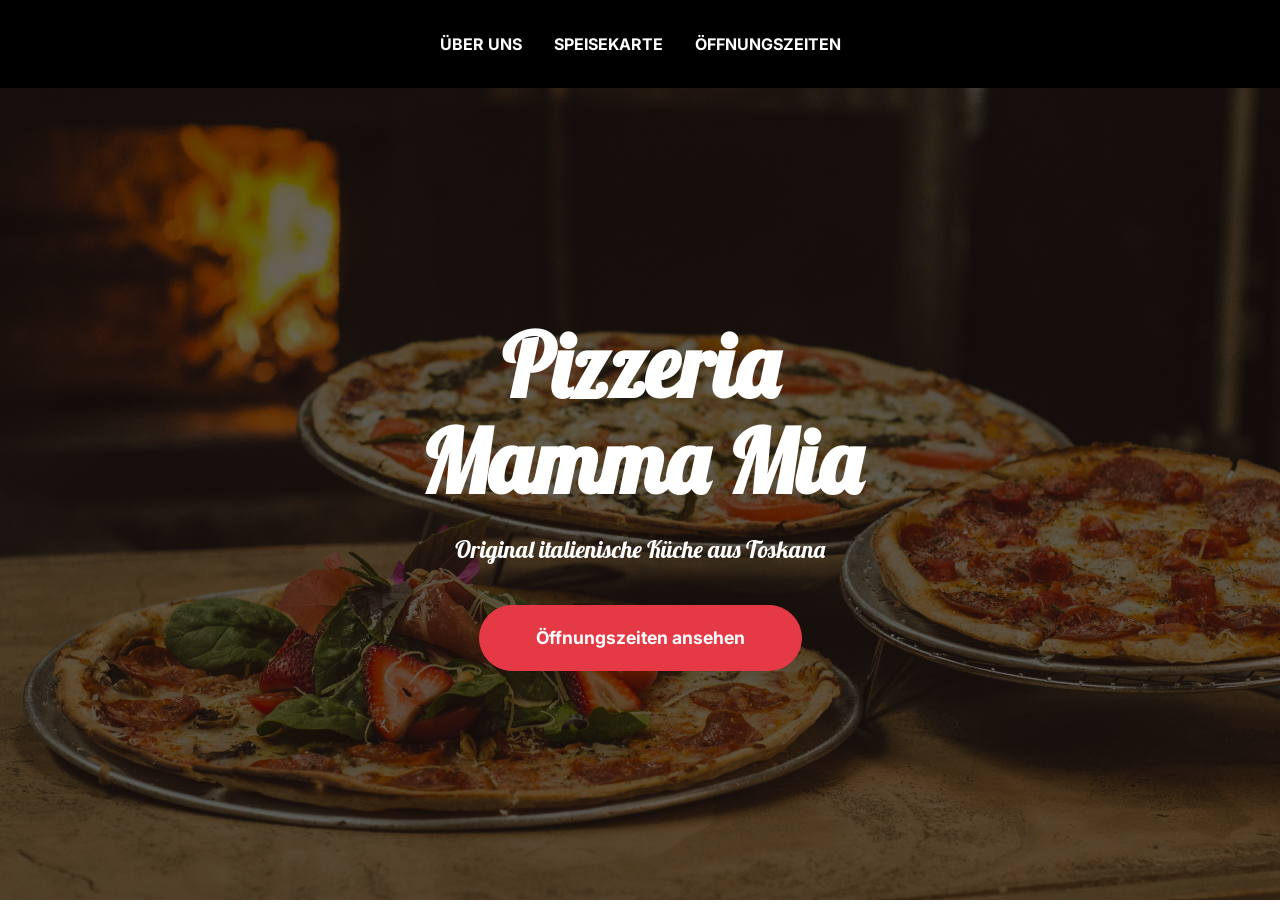
==== index.html @ 30641474 "media queries für (.nav angefügt (nicht fertig)" ====
<!doctype html>
<html lang="de">
  <head>
    <meta charset="UTF-8" />
    <meta name="viewport" content="width=device-width, initial-scale=1.0" />
    <link rel="stylesheet" href="Pizzeria.css" />
    <title>Pizzeria Mamma Mia</title>
  </head>
  <body>
    <div class="header">
      <section class="nav">
        <a href="#about" class="nav-items">Über Uns</a>
        <a href="#" class="nav-items">Speisekarte</a>
        <a href="#info" class="nav-items">Öffnungszeiten</a>
      </section>
      <section class="hero">
        <h1 class="title">
          Pizzeria <br />
          Mamma Mia
        </h1>
        <!-- placeholder for Font -->
        <p class="subtitle">Original italienische Küche aus Toskana</p>
        <!-- könnte evt. kleiner sein bei Lösung -->
        <a href="#" class="btn">Öffnungszeiten ansehen</a>
      </section>
    </div>
  </body>
</html>
---- Pizzeria.css ----
@import url("https://fonts.googleapis.com/css2?family=Inter:ital,opsz,wght@0,14..32,100..900;1,14..32,100..900&display=swap");
@import url("https://fonts.googleapis.com/css2?family=Inter:ital,opsz,wght@0,14..32,100..900;1,14..32,100..900&family=Lobster&display=swap");

* {
  margin: 0;
}

.header {
  height: 100vh;
  display: flex;
  flex-direction: column;
  align-
}

.hero {
  flex: 1;
  display: flex;

  box-sizing: border-box;
  flex-direction: column;
  justify-content: center;
  align-items: center;
  text-align: center;
  color: white;

  background:
    linear-gradient(rgba(0, 0, 0, 0.6), rgba(0, 0, 0, 0.6)), url("hero.jpg");
  background-size: cover;
  background-position: center;
  background-repeat: no-repeat;
}

.btn {
  padding: 2.5px 60px;
  background: #e63946;
  border: 1px solid#e63946;
  border-radius: 120px;
  color: white;
  cursor: pointer;
  font-weight: bold;
  margin-top: none;
  transition: all 0.3s ease-in-out;
  font-family: "Inter", sans-serif;
  font-size: 0.9rem;
  text-decoration: none;
}

.btn:hover {
  background: transparent;
  color: #d62828;
  border-color: #d62828;
}

.title {
  font-size: 3rem;
  margin-bottom: none;
  word-break: break-word;
}

.subtitle {
  margin-top: 1rem;
  margin-bottom: 2rem;
}

body {
  font-family: "Lobster", sans-serif;
  line-height: 3rem;
  margin: 0 0 1rem 0;
}

.nav {
  height: 5rem;
  width: 100%;
  display: flex;
  justify-content: center;
  align-items: center;
  gap: 4.5rem;
  padding: 1rem 0;
  z-index: 10;
  background-color: black;
  font-family: "inter", sans-serif;
  text-transform: uppercase;
}

.nav-items {
  color: white;
  text-decoration: none;
  font-weight: bold;
  font-size: 1rem;
  transition: all 0.3s ease-in-out;
}

.nav-items:hover {
  color: #d62828;
}

@media only screen and (min-width: 600px) {
  .title {
    font-size: 4rem;
    line-height: 4rem;
  }

.nav {
  height: 2rem;
  gap: 1rem;
}

  .subtitle {
    font-size: 1.5rem;
  }
  .btn {
    padding: 0.5rem 3.5rem;
    border-radius: 30;
    font-size: 1.1rem;
  }
}

@media only screen and (min-width: 1000px) {
  .title {
    font-size: 5.5rem;
    line-height: 6rem;
  }
  .nav {
    height: 3.5rem;
    gap: 2rem;
  }
}
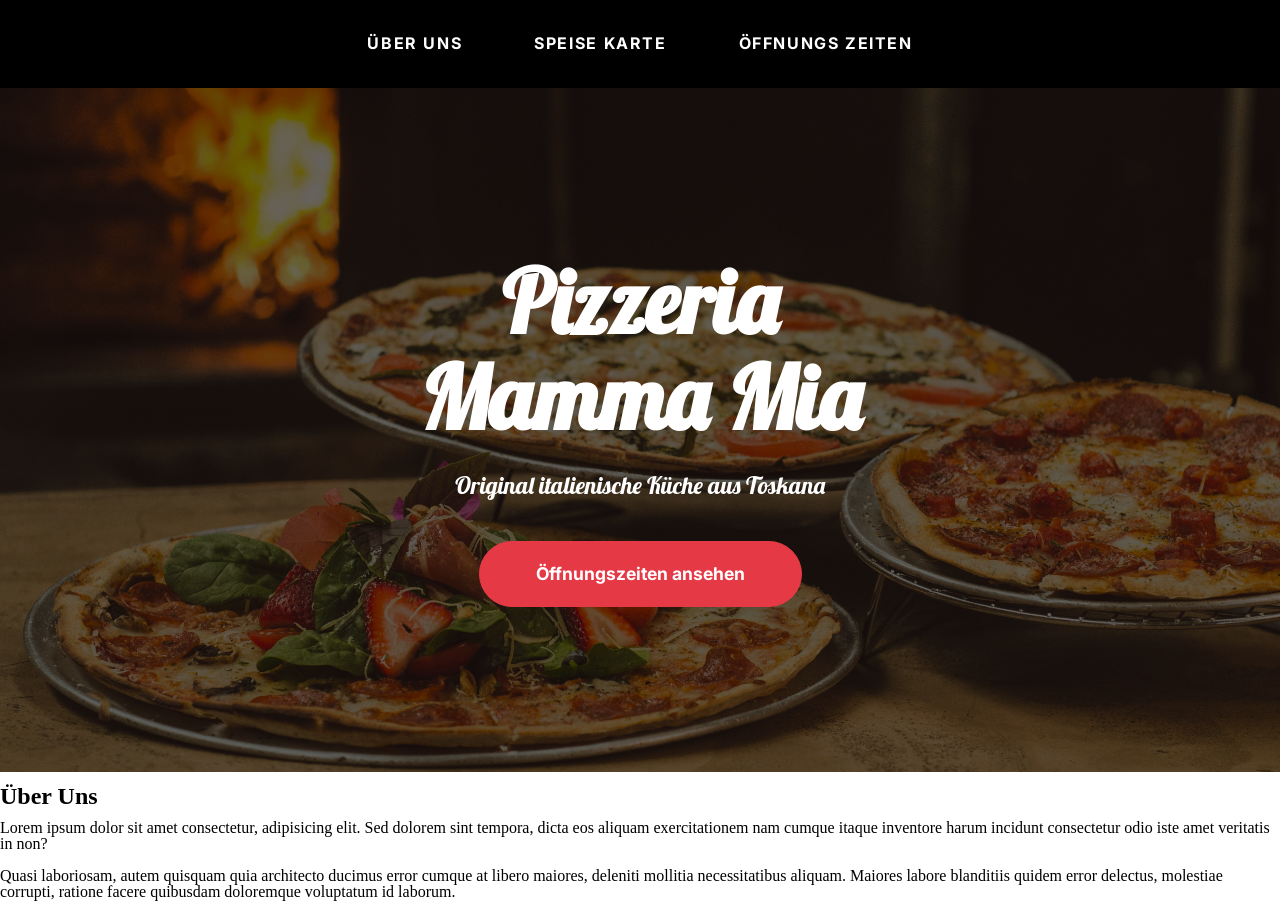
==== commit ea8e6fc4: "neue section gemacht (für Über uns) und ein paar veränderungen gemacht" ====
--- a/index.html
+++ b/index.html
@@ -10,8 +10,8 @@
     <div class="header">
       <section class="nav">
         <a href="#about" class="nav-items">Über Uns</a>
-        <a href="#" class="nav-items">Speisekarte</a>
-        <a href="#info" class="nav-items">Öffnungszeiten</a>
+        <a href="#" class="nav-items">Speise <wbr /> karte</a>
+        <a href="#info" class="nav-items">Öffnungs <wbr /> zeiten</a>
       </section>
       <section class="hero">
         <h1 class="title">
@@ -23,6 +23,20 @@
         <!-- könnte evt. kleiner sein bei Lösung -->
         <a href="#" class="btn">Öffnungszeiten ansehen</a>
       </section>
+      <section id="about" class="about">
+        <h2 class="heading">Über Uns</h2>
+        <p class="about-text">
+          Lorem ipsum dolor sit amet consectetur, adipisicing elit. Sed dolorem
+          sint tempora, dicta eos aliquam exercitationem nam cumque itaque
+          inventore harum incidunt consectetur odio iste amet veritatis in non?
+          <br />
+          <br />
+          Quasi laboriosam, autem quisquam quia architecto ducimus error cumque
+          at libero maiores, deleniti mollitia necessitatibus aliquam. Maiores
+          labore blanditiis quidem error delectus, molestiae corrupti, ratione
+          facere quibusdam doloremque voluptatum id laborum.
+        </p>
+      </section>
     </div>
   </body>
 </html>
--- a/Pizzeria.css
+++ b/Pizzeria.css
@@ -1,5 +1,6 @@
 @import url("https://fonts.googleapis.com/css2?family=Inter:ital,opsz,wght@0,14..32,100..900;1,14..32,100..900&display=swap");
 @import url("https://fonts.googleapis.com/css2?family=Inter:ital,opsz,wght@0,14..32,100..900;1,14..32,100..900&family=Lobster&display=swap");
+@import url("https://fonts.googleapis.com/css2?family=Pacifico&display=swap");
 
 * {
   margin: 0;
@@ -9,7 +10,6 @@
   height: 100vh;
   display: flex;
   flex-direction: column;
-  align-
 }
 
 .hero {
@@ -22,6 +22,7 @@
   align-items: center;
   text-align: center;
   color: white;
+  font-family: "Lobster", sans-serif;
 
   background:
     linear-gradient(rgba(0, 0, 0, 0.6), rgba(0, 0, 0, 0.6)), url("hero.jpg");
@@ -38,7 +39,7 @@
   color: white;
   cursor: pointer;
   font-weight: bold;
-  margin-top: none;
+  margin-top: 0;
   transition: all 0.3s ease-in-out;
   font-family: "Inter", sans-serif;
   font-size: 0.9rem;
@@ -53,8 +54,7 @@
 
 .title {
   font-size: 3rem;
-  margin-bottom: none;
-  word-break: break-word;
+  margin-bottom: 0;
 }
 
 .subtitle {
@@ -63,7 +63,6 @@
 }
 
 body {
-  font-family: "Lobster", sans-serif;
   line-height: 3rem;
   margin: 0 0 1rem 0;
 }
@@ -80,6 +79,8 @@
   background-color: black;
   font-family: "inter", sans-serif;
   text-transform: uppercase;
+  font-size: 0.8rem;
+  line-height: 1.2rem;
 }
 
 .nav-items {
@@ -88,10 +89,15 @@
   font-weight: bold;
   font-size: 1rem;
   transition: all 0.3s ease-in-out;
+  letter-spacing: 0.1rem;
 }
 
 .nav-items:hover {
   color: #d62828;
+}
+
+.about-text {
+  line-height: 1rem;
 }
 
 @media only screen and (min-width: 600px) {
@@ -100,10 +106,9 @@
     line-height: 4rem;
   }
 
-.nav {
-  height: 2rem;
-  gap: 1rem;
-}
+  .nav {
+    height: 2rem;
+  }
 
   .subtitle {
     font-size: 1.5rem;
@@ -122,6 +127,5 @@
   }
   .nav {
     height: 3.5rem;
-    gap: 2rem;
   }
 }
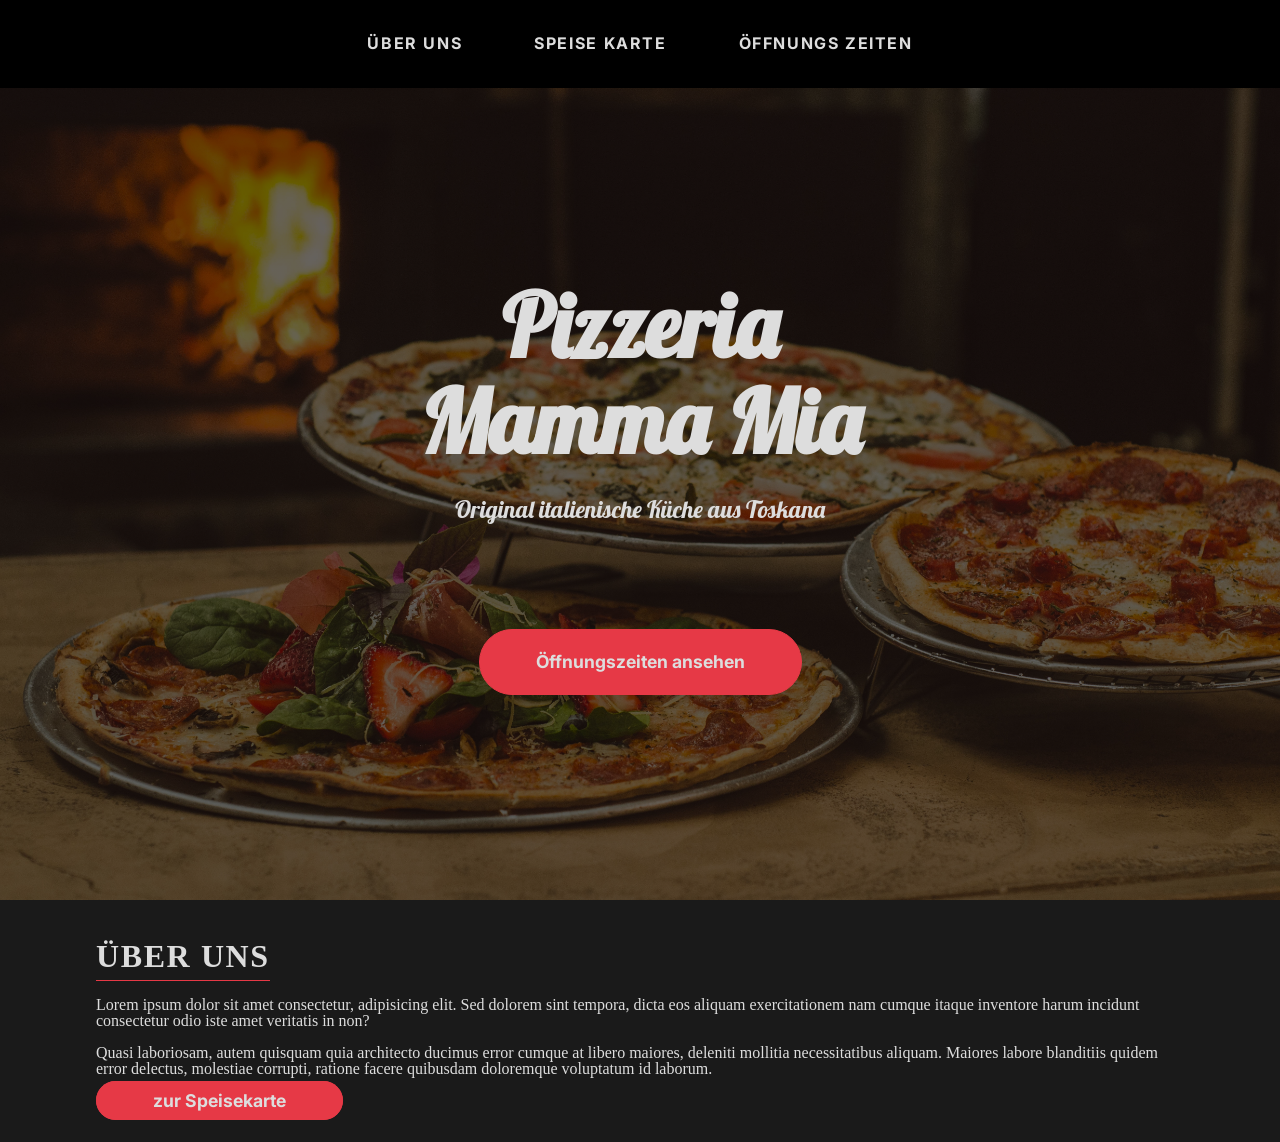
==== commit bf30ec4c: "neuer div in section about action hinzugef. und lorem60 hinzugef." ====
--- a/index.html
+++ b/index.html
@@ -8,34 +8,41 @@
   </head>
   <body>
     <div class="header">
-      <section class="nav">
-        <a href="#about" class="nav-items">Über Uns</a>
-        <a href="#" class="nav-items">Speise <wbr /> karte</a>
-        <a href="#info" class="nav-items">Öffnungs <wbr /> zeiten</a>
-      </section>
-      <section class="hero">
-        <h1 class="title">
-          Pizzeria <br />
-          Mamma Mia
-        </h1>
-        <!-- placeholder for Font -->
-        <p class="subtitle">Original italienische Küche aus Toskana</p>
-        <!-- könnte evt. kleiner sein bei Lösung -->
-        <a href="#" class="btn">Öffnungszeiten ansehen</a>
-      </section>
-      <section id="about" class="about">
-        <h2 class="heading">Über Uns</h2>
-        <p class="about-text">
-          Lorem ipsum dolor sit amet consectetur, adipisicing elit. Sed dolorem
-          sint tempora, dicta eos aliquam exercitationem nam cumque itaque
-          inventore harum incidunt consectetur odio iste amet veritatis in non?
-          <br />
-          <br />
-          Quasi laboriosam, autem quisquam quia architecto ducimus error cumque
-          at libero maiores, deleniti mollitia necessitatibus aliquam. Maiores
-          labore blanditiis quidem error delectus, molestiae corrupti, ratione
-          facere quibusdam doloremque voluptatum id laborum.
-        </p>
+      <div class="hero-wrapper">
+        <section class="nav">
+          <a href="#about" class="nav-items">Über Uns</a>
+          <a href="#" class="nav-items">Speise <wbr /> karte</a>
+          <a href="#info" class="nav-items">Öffnungs <wbr /> zeiten</a>
+        </section>
+
+        <section class="hero">
+          <h1 class="title">
+            Pizzeria <br />
+            Mamma Mia
+          </h1>
+          <p class="subtitle">Original italienische Küche aus Toskana</p>
+          <a href="#" class="hero-action btn">Öffnungszeiten ansehen</a>
+        </section>
+      </div>
+
+      <section id="about" class="about container">
+        <div class="about-content">
+          <h2 class="heading">Über Uns</h2>
+          <p class="about-text">
+            Lorem ipsum dolor sit amet consectetur, adipisicing elit. Sed
+            dolorem sint tempora, dicta eos aliquam exercitationem nam cumque
+            itaque inventore harum incidunt consectetur odio iste amet veritatis
+            in non?
+            <br />
+            <br />
+            Quasi laboriosam, autem quisquam quia architecto ducimus error
+            cumque at libero maiores, deleniti mollitia necessitatibus aliquam.
+            Maiores labore blanditiis quidem error delectus, molestiae corrupti,
+            ratione facere quibusdam doloremque voluptatum id laborum.
+          </p>
+          <a href="" class="about-action btn">zur Speisekarte</a>
+        </div>
+        <div class="about-images"></div>
       </section>
     </div>
   </body>
--- a/Pizzeria.css
+++ b/Pizzeria.css
@@ -6,7 +6,18 @@
   margin: 0;
 }
 
+:root {
+  --primary-color: #e63946;
+  --secondary-color: #d62828;
+  --text-color: #ddd;
+}
+
 .header {
+  display: flex;
+  flex-direction: column;
+}
+
+.hero-wrapper {
   height: 100vh;
   display: flex;
   flex-direction: column;
@@ -21,7 +32,7 @@
   justify-content: center;
   align-items: center;
   text-align: center;
-  color: white;
+  color: var(--text-color);
   font-family: "Lobster", sans-serif;
 
   background:
@@ -31,15 +42,24 @@
   background-repeat: no-repeat;
 }
 
+.container {
+  max-width: 85%;
+  margin: 0 auto;
+}
+
+.hero-action {
+  margin-top: 4rem;
+  margin-bottom: 1rem;
+}
+
 .btn {
   padding: 2.5px 60px;
-  background: #e63946;
-  border: 1px solid#e63946;
+  background: var(--primary-color);
+  border: 1px solid var(--primary-color);
   border-radius: 120px;
-  color: white;
+  color: var(--text-color);
   cursor: pointer;
   font-weight: bold;
-  margin-top: 0;
   transition: all 0.3s ease-in-out;
   font-family: "Inter", sans-serif;
   font-size: 0.9rem;
@@ -48,8 +68,8 @@
 
 .btn:hover {
   background: transparent;
-  color: #d62828;
-  border-color: #d62828;
+  color: var(--secondary-color);
+  border-color: var(--secondary-color);
 }
 
 .title {
@@ -65,6 +85,8 @@
 body {
   line-height: 3rem;
   margin: 0 0 1rem 0;
+  background-color: #1a1a1a;
+  scroll-behavior: smooth;
 }
 
 .nav {
@@ -84,7 +106,7 @@
 }
 
 .nav-items {
-  color: white;
+  color: var(--text-color);
   text-decoration: none;
   font-weight: bold;
   font-size: 1rem;
@@ -93,13 +115,23 @@
 }
 
 .nav-items:hover {
-  color: #d62828;
+  color: var(--secondary-color);
+}
+
+.heading {
+  margin: 2rem 0 1rem 0;
+  width: fit-content;
+  text-transform: uppercase;
+  letter-spacing: 0.1rem;
+  color: var(--text-color);
+  border-bottom: 1px solid var(--primary-color);
 }
 
 .about-text {
   line-height: 1rem;
+  font-size: 0.9rem;
+  color: var(--text-color);
 }
-
 @media only screen and (min-width: 600px) {
   .title {
     font-size: 4rem;
@@ -118,6 +150,10 @@
     border-radius: 30;
     font-size: 1.1rem;
   }
+
+  .about-text {
+    font-size: 1rem;
+  }
 }
 
 @media only screen and (min-width: 1000px) {
@@ -128,4 +164,14 @@
   .nav {
     height: 3.5rem;
   }
+
+  .heading {
+    font-size: 2rem;
+  }
 }
+
+@media only screen and (min-width: 1400px) {
+  .container {
+    max-width: 1200px;
+  }
+}
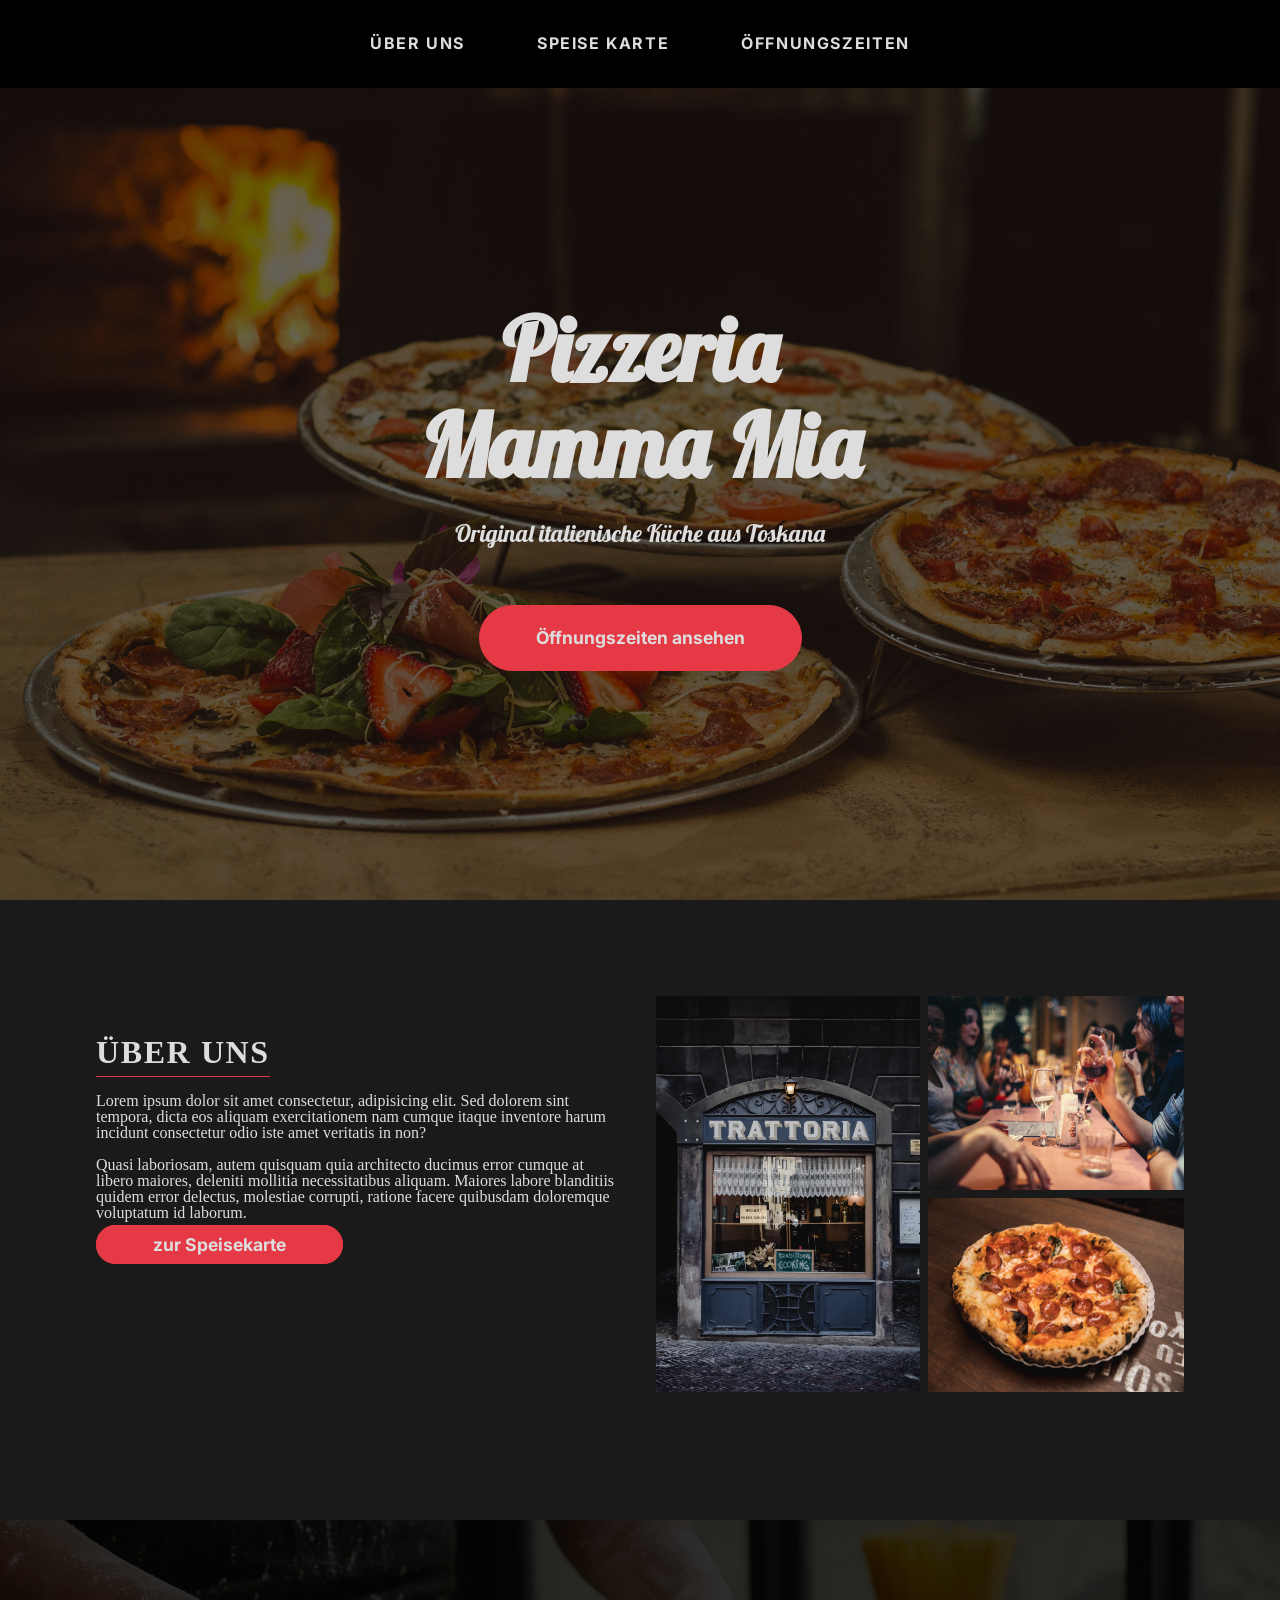
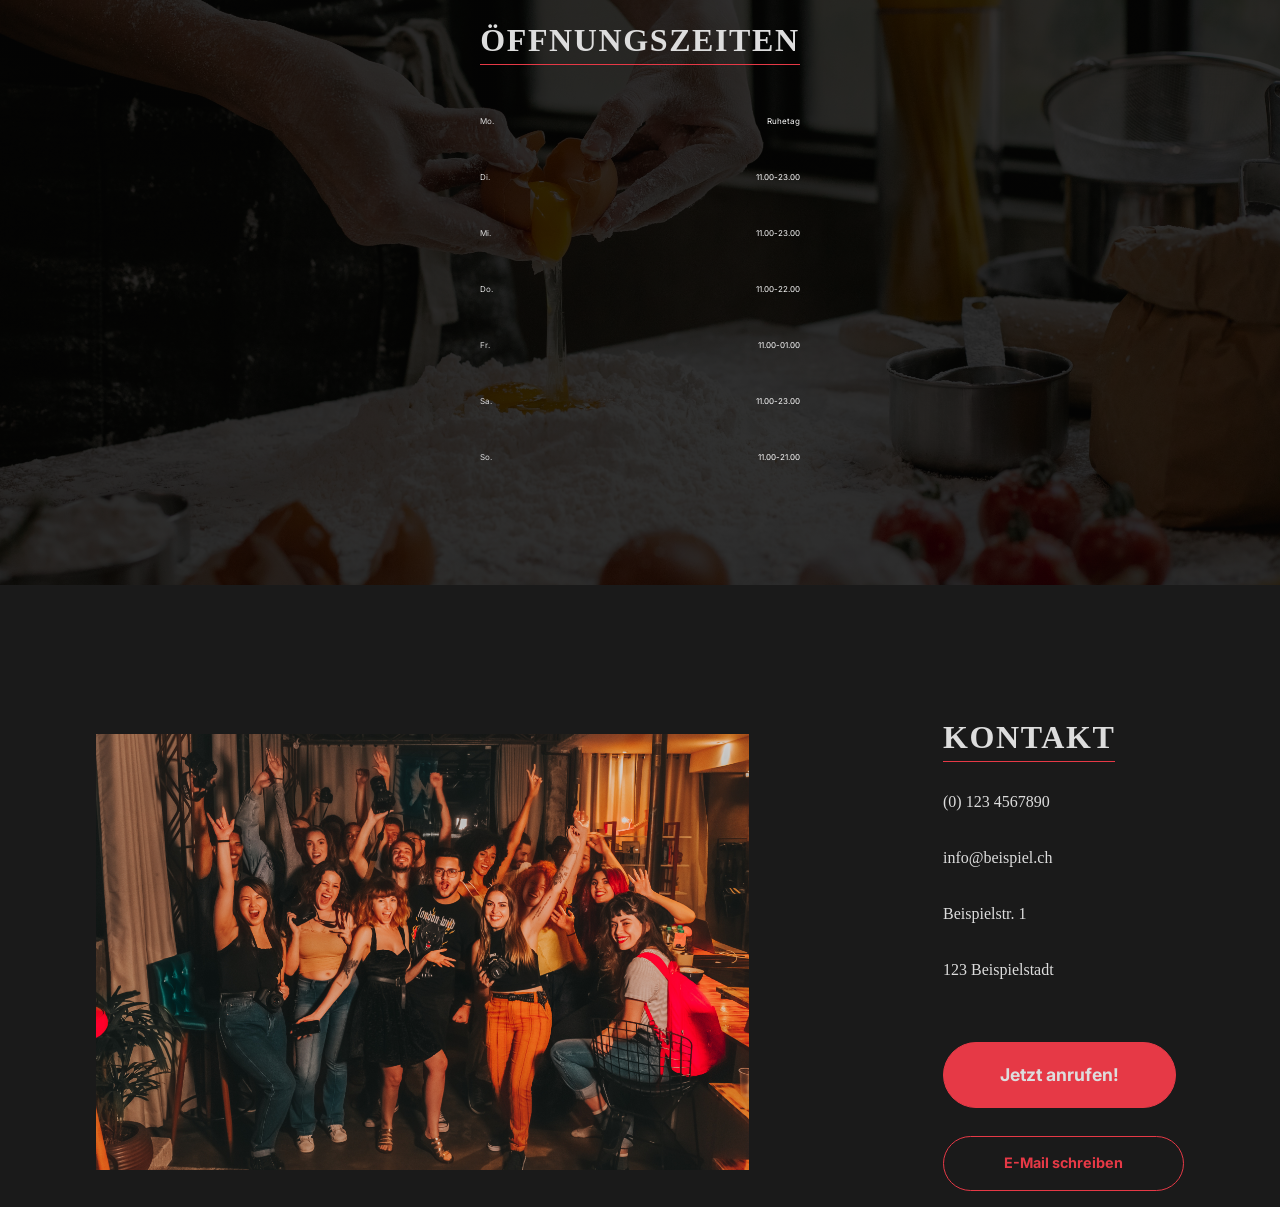
==== commit a830229a: "Die Arbeitszeiten section gemacht und die kontakt auch fast fertig, Styling probleme..." ====
--- a/index.html
+++ b/index.html
@@ -12,7 +12,7 @@
         <section class="nav">
           <a href="#about" class="nav-items">Über Uns</a>
           <a href="#" class="nav-items">Speise <wbr /> karte</a>
-          <a href="#info" class="nav-items">Öffnungs <wbr /> zeiten</a>
+          <a href="#info" class="nav-items">Öffnungs<wbr />zeiten</a>
         </section>
 
         <section class="hero">
@@ -42,8 +42,83 @@
           </p>
           <a href="" class="about-action btn">zur Speisekarte</a>
         </div>
-        <div class="about-images"></div>
+        <div class="about-images">
+          <img
+            src="Bilder/Toskanatüre.jpg"
+            alt="Toskanatüre"
+            class="about-image about-image-large"
+          />
+          <div class="about-images-small">
+            <img
+              src="Bilder/Toskanaresti.jpg"
+              alt="Restaurantplausch"
+              class="about-image"
+            />
+            <img
+              src="Bilder/Toskanapizza.jpg"
+              alt="Pizza aus Ofen"
+              class="about-image"
+            />
+          </div>
+        </div>
       </section>
+      <section id="info" class="info-wrapper">
+        <div class="info container">
+          <h2 class="heading">Öffnungszeiten</h2>
+          <div class="hours">
+            <p class="hours-entry">
+              <span class="days">Mo.</span> <span class="time">Ruhetag</span>
+            </p>
+            <p class="hours-entry">
+              <span class="days">Di.</span>
+              <span class="time">11.00-23.00</span>
+            </p>
+            <p class="hours-entry">
+              <span class="days">Mi.</span>
+              <span class="time">11.00-23.00</span>
+            </p>
+            <p class="hours-entry">
+              <span class="days">Do.</span>
+              <span class="time">11.00-22.00</span>
+            </p>
+            <p class="hours-entry">
+              <span class="days">Fr.</span>
+              <span class="time">11.00-01.00</span>
+            </p>
+            <p class="hours-entry">
+              <span class="days">Sa.</span>
+              <span class="time">11.00-23.00</span>
+            </p>
+            <p class="hours-entry">
+              <span class="days">So.</span>
+              <span class="time">11.00-21.00</span>
+            </p>
+          </div>
+        </div>
+      </section>
+      <section class="contact container">
+        <div class="contact-content">
+          <img
+            src="Bilder/contact.jpg"
+            alt="Herzlich Willkommen Mamma Mia"
+            class="contact-image"
+          />
+          <div class="contact-details">
+            <h2 class="heading">Kontakt</h2>
+            <p class="contact-detail">(0) 123 4567890</p>
+            <p class="contact-detail">info@beispiel.ch</p>
+            <p class="contact-detail">Beispielstr. 1</p>
+            <p class="contact-detail">123 Beispielstadt</p>
+            <div class="contact-actions">
+              <a href="tel:078 237 61 91" class="btn">Jetzt anrufen!</a>
+              <a href="mailto:mauro.jakic@icloud.com" class="button-inverted"
+                >E-Mail schreiben</a
+              >
+            </div>
+          </div>
+        </div>
+      </section>
+      <div class="platzhalter"></div>
     </div>
   </body>
 </html>
--- a/Pizzeria.css
+++ b/Pizzeria.css
@@ -36,7 +36,8 @@
   font-family: "Lobster", sans-serif;
 
   background:
-    linear-gradient(rgba(0, 0, 0, 0.6), rgba(0, 0, 0, 0.6)), url("hero.jpg");
+    linear-gradient(rgba(0, 0, 0, 0.6), rgba(0, 0, 0, 0.6)),
+    url("Bilder/hero.jpg");
   background-size: cover;
   background-position: center;
   background-repeat: no-repeat;
@@ -52,7 +53,9 @@
   margin-bottom: 1rem;
 }
 
-.btn {
+.btn,
+.button-inverted {
+  width: fit-content;
   padding: 2.5px 60px;
   background: var(--primary-color);
   border: 1px solid var(--primary-color);
@@ -64,12 +67,24 @@
   font-family: "Inter", sans-serif;
   font-size: 0.9rem;
   text-decoration: none;
+  box-sizing: border-box;
+  margin-top: 1rem;
+}
+
+.button-inverted {
+  background-color: transparent;
+  color: var(--primary-color);
 }
 
 .btn:hover {
   background: transparent;
   color: var(--secondary-color);
   border-color: var(--secondary-color);
+}
+
+.button-inverted:hover {
+  background-color: var(--secondary-color);
+  color: #fff;
 }
 
 .title {
@@ -127,11 +142,103 @@
   border-bottom: 1px solid var(--primary-color);
 }
 
+.about {
+  display: grid;
+  gap: 2rem;
+}
+
 .about-text {
   line-height: 1rem;
   font-size: 0.9rem;
   color: var(--text-color);
 }
+
+.about-images {
+  width: 100%;
+  display: flex;
+  gap: 0.5rem;
+}
+
+.about-image {
+  width: 100%;
+  height: 100%;
+}
+
+.about-image-large {
+  min-width: 50%;
+}
+
+.about-images-small {
+  display: flex;
+  flex-direction: column;
+  gap: 0.5rem;
+}
+
+.info-wrapper {
+  margin: 3rem 0;
+  padding: 2rem 0;
+  background:
+    linear-gradient(rgba(0, 0, 0, 0.8), rgba(0, 0, 0, 0.8)),
+    url(Bilder/oeffnungszeiten.jpg);
+  background-position: center;
+  background-size: cover;
+  background-repeat: no-repeat;
+}
+
+.hours {
+  display: flex;
+  flex-direction: column;
+  align-items: center;
+  justify-content: center;
+  width: 100%;
+  margin-top: 1rem;
+}
+
+.info .heading {
+  margin: 0 auto;
+}
+
+.hours-entry {
+  display: flex;
+  justify-content: space-between;
+  width: 15rem;
+}
+
+.days {
+  color: var(--text-color);
+  font-family: "inter", sans-serif;
+}
+
+.time {
+  color: white;
+  font-family: "inter", sans-serif;
+}
+
+.contact-content {
+  display: flex;
+  flex-direction: column;
+}
+
+.contact .heading {
+  margin-top: 0;
+}
+
+.contact-detail {
+  margin-top: 0.5rem;
+  color: var(--text-color);
+}
+
+.contact-actions {
+  margin-top: 2rem;
+  display: flex;
+  flex-direction: column;
+  gap: 0.75rem;
+}
+
+.contact-image {
+  width: 100%;
+}
+
 @media only screen and (min-width: 600px) {
   .title {
     font-size: 4rem;
@@ -154,6 +261,16 @@
   .about-text {
     font-size: 1rem;
   }
+
+  .contact-content {
+    flex-direction: row;
+    align-items: center;
+    justify-content: space-between;
+  }
+
+  .contact-image {
+    width: 60%;
+  }
 }
 
 @media only screen and (min-width: 1000px) {
@@ -168,10 +285,34 @@
   .heading {
     font-size: 2rem;
   }
+
+  .about {
+    grid-template-columns: 1fr 1fr;
+    margin-top: 6rem;
+  }
+
+  .info-wrapper {
+    margin: 8rem 0;
+    padding: 6rem 0;
+  }
+
+  .hours {
+    margin-top: 2rem;
+  }
+
+  .hours-entry {
+    width: 20rem;
+    font-size: 0.5rem;
+    margin-bottom: 0.5rem;
+  }
 }
 
 @media only screen and (min-width: 1400px) {
   .container {
     max-width: 1200px;
   }
-}
+
+  .hours-entry {
+    font-size: large;
+  }
+}
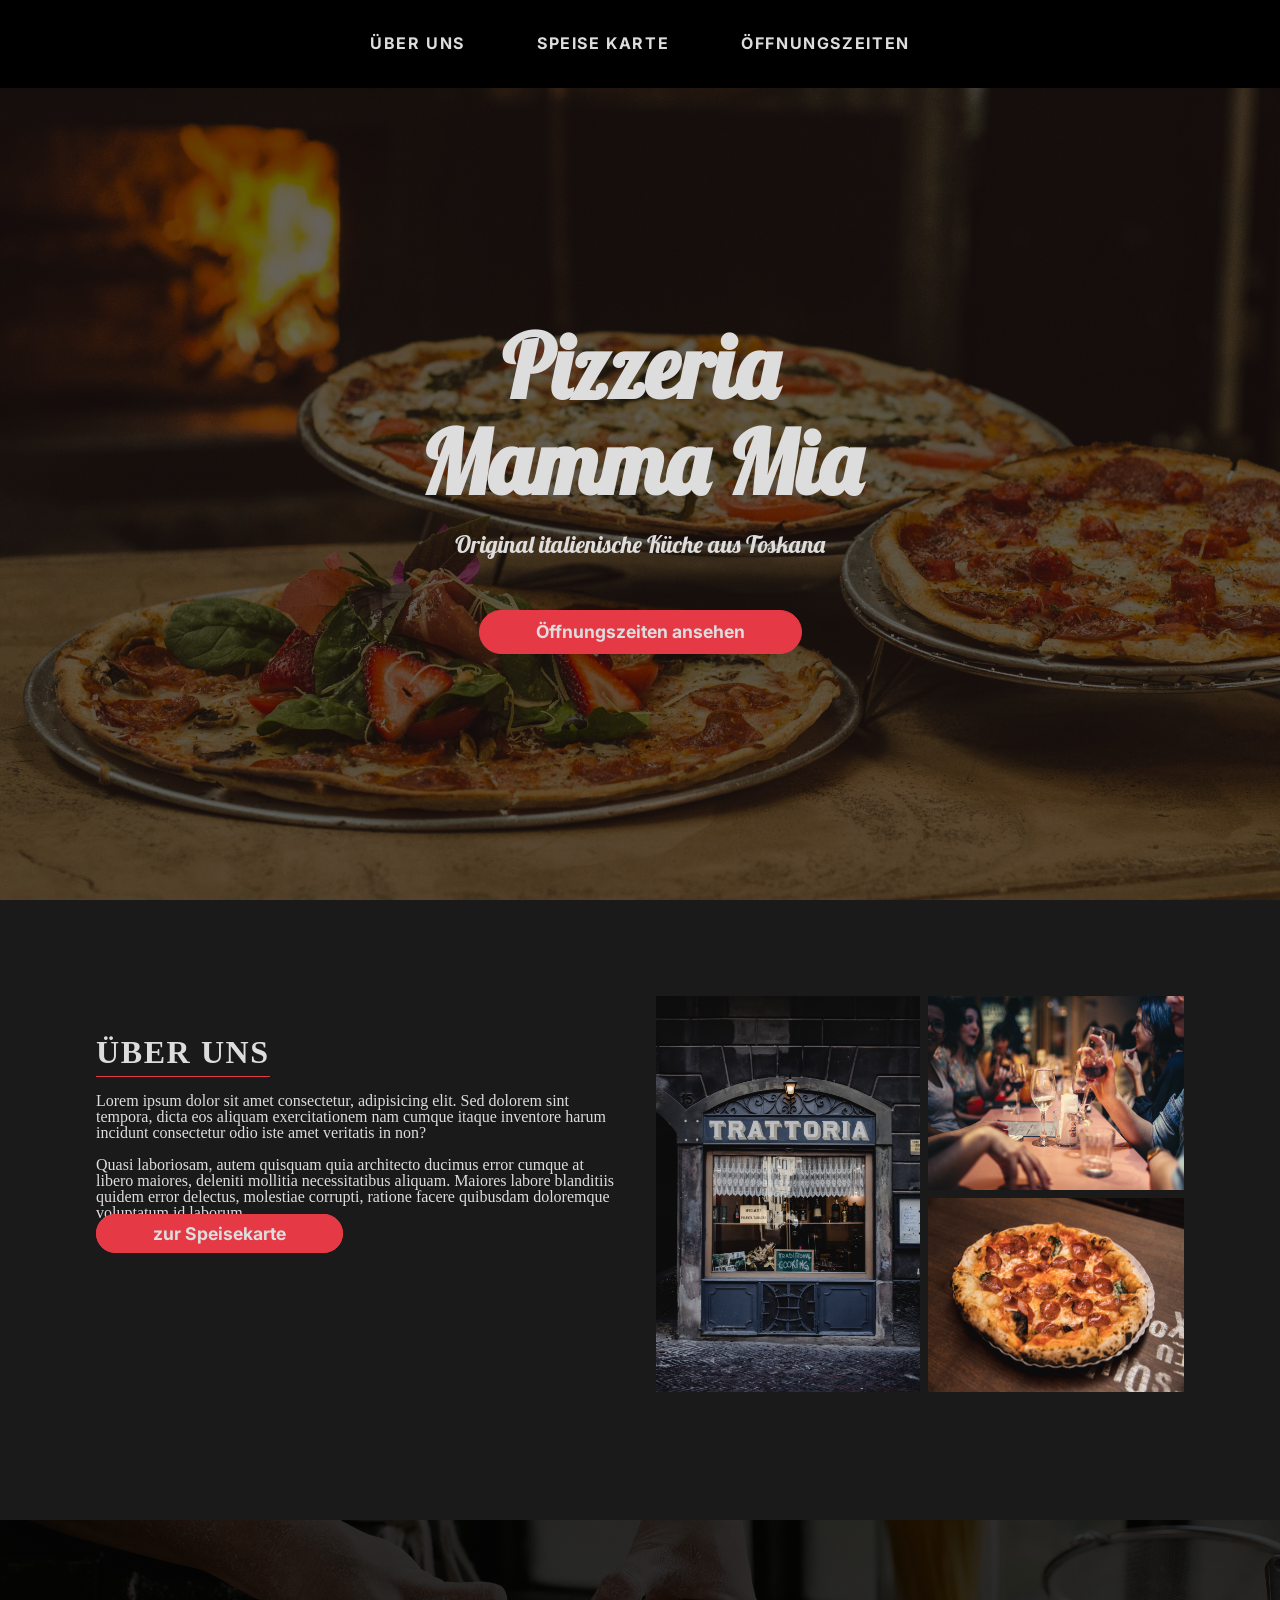
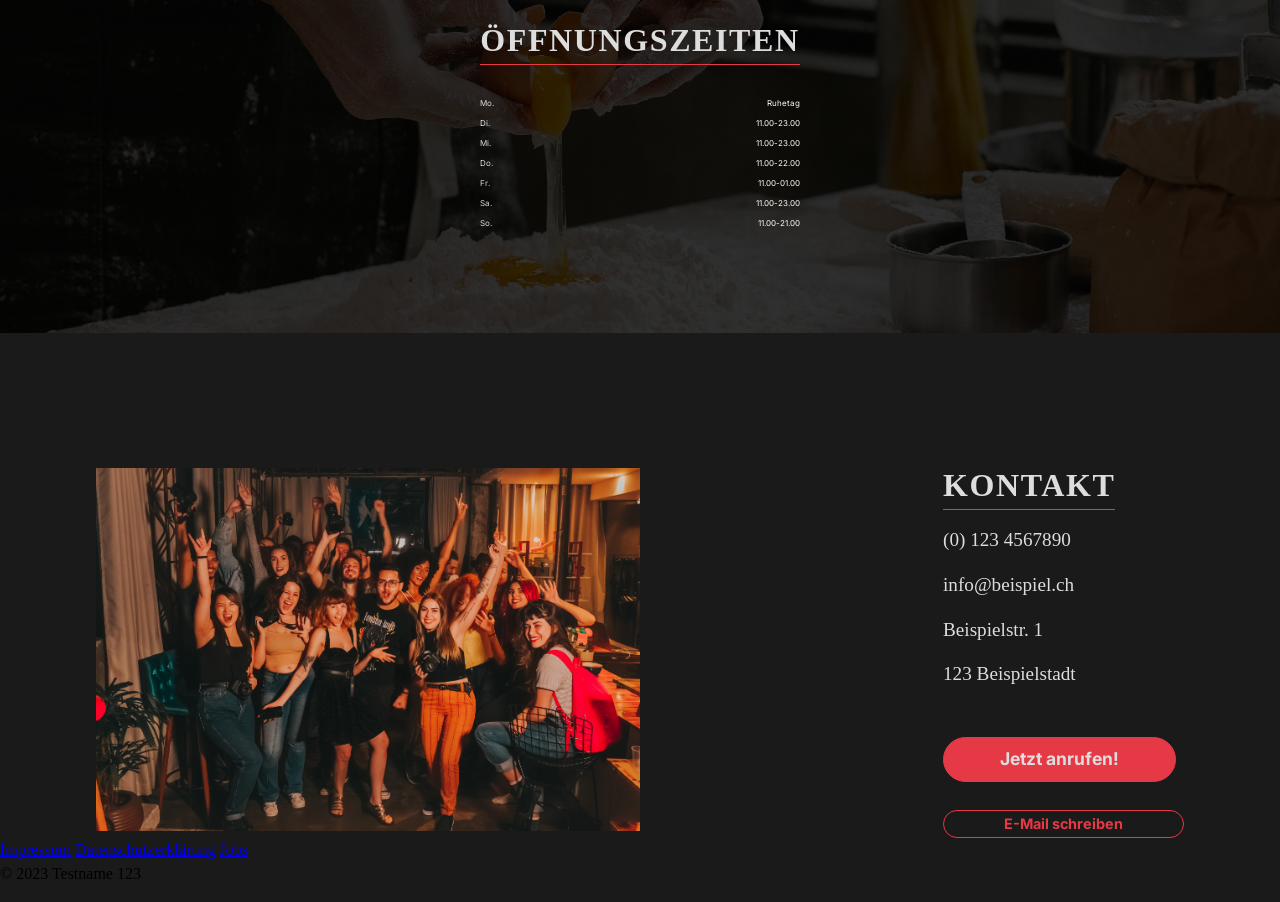
==== commit 1585412c: "1 teil des footers, a elemente + copyright zeichen" ====
--- a/index.html
+++ b/index.html
@@ -120,5 +120,13 @@
       </section>
       <div class="platzhalter"></div>
     </div>
+    <footer class="footer">
+      <div class="footer-links">
+        <a href="#" class="footer-item">Impressum</a>
+        <a href="#" class="footer-item">Datenschutzerklärung</a>
+        <a href="#" class="footer-item">Jobs</a>
+      </div>
+      <p class="footer-copyright">&copy; 2023 Testname 123</p>
+    </footer>
   </body>
 </html>
--- a/Pizzeria.css
+++ b/Pizzeria.css
@@ -98,7 +98,7 @@
 }
 
 body {
-  line-height: 3rem;
+  line-height: 1.5;
   margin: 0 0 1rem 0;
   background-color: #1a1a1a;
   scroll-behavior: smooth;
@@ -305,6 +305,19 @@
     font-size: 0.5rem;
     margin-bottom: 0.5rem;
   }
+
+  .contact-heading {
+    margin-bottom: 2rem;
+  }
+
+  .contact-detail {
+    margin-top: 1rem;
+    font-size: 1.2rem;
+  }
+
+  .contact-image {
+    width: 50%;
+  }
 }
 
 @media only screen and (min-width: 1400px) {
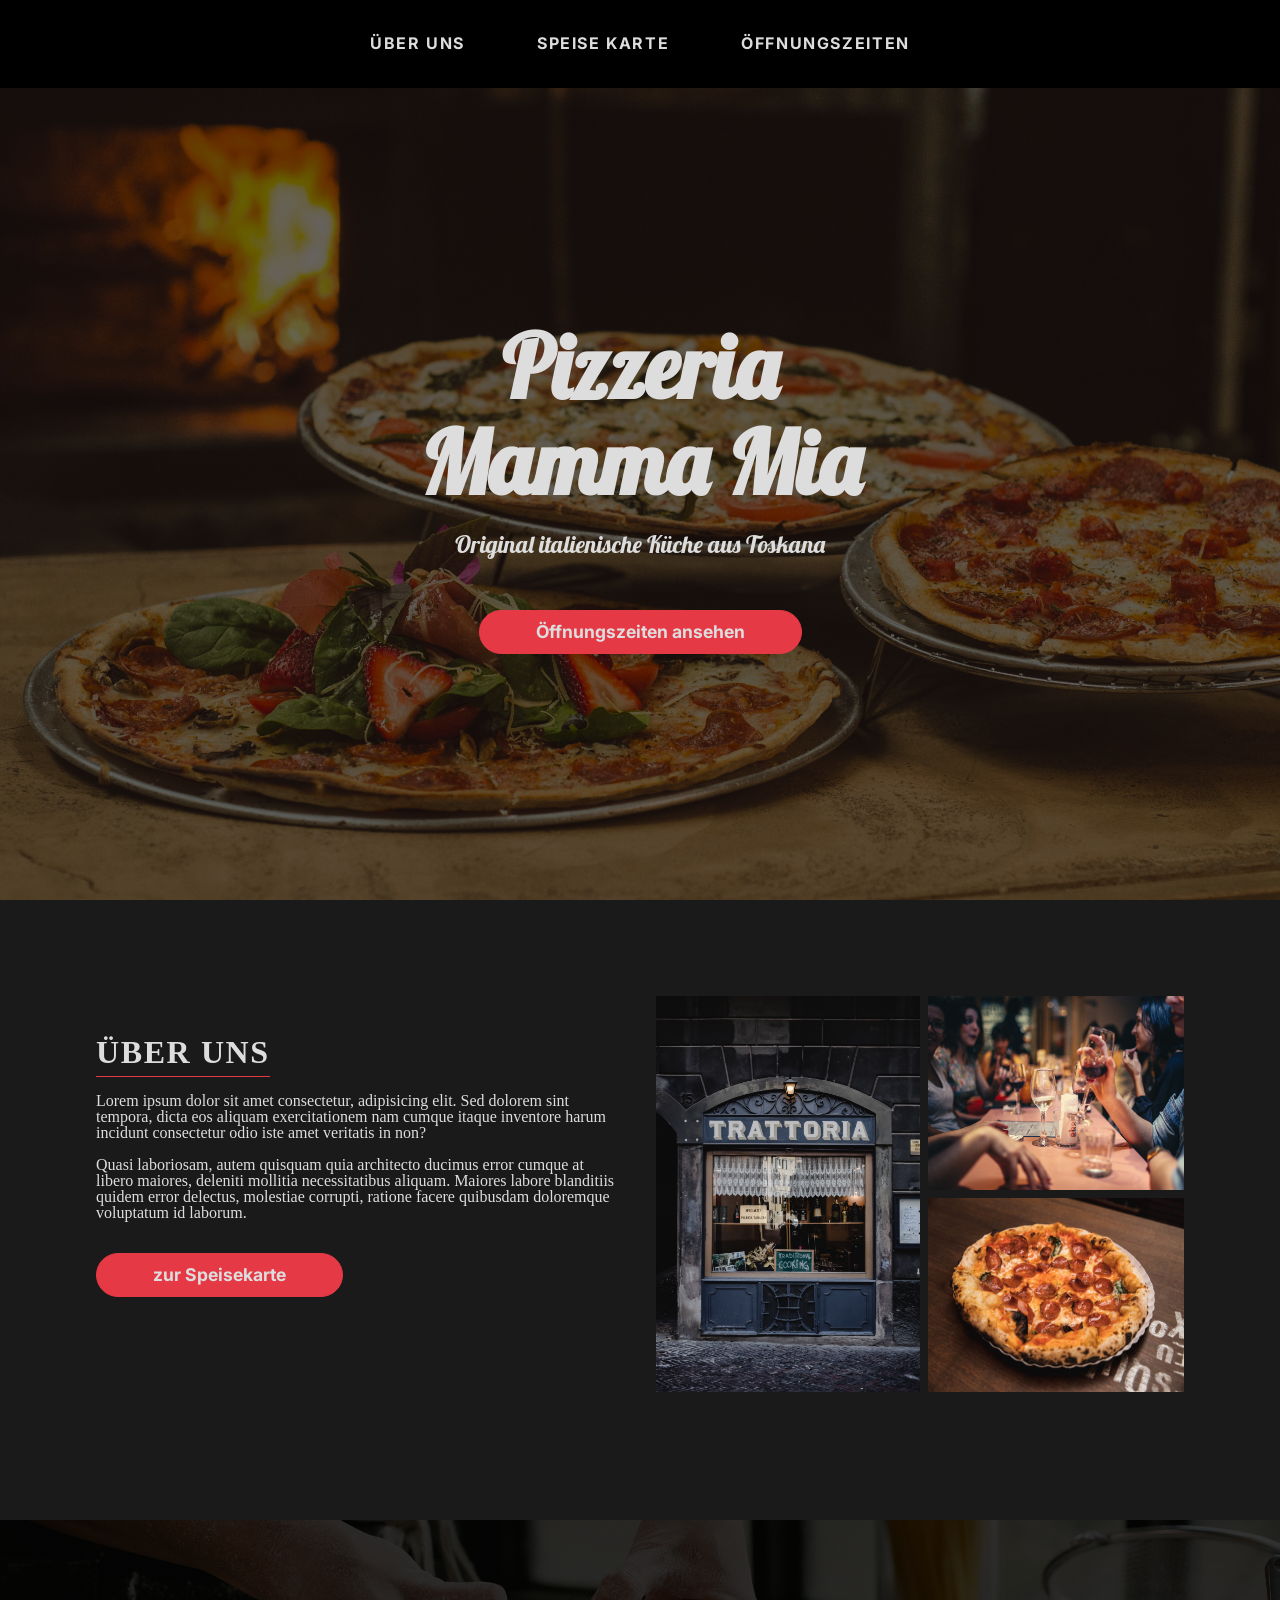
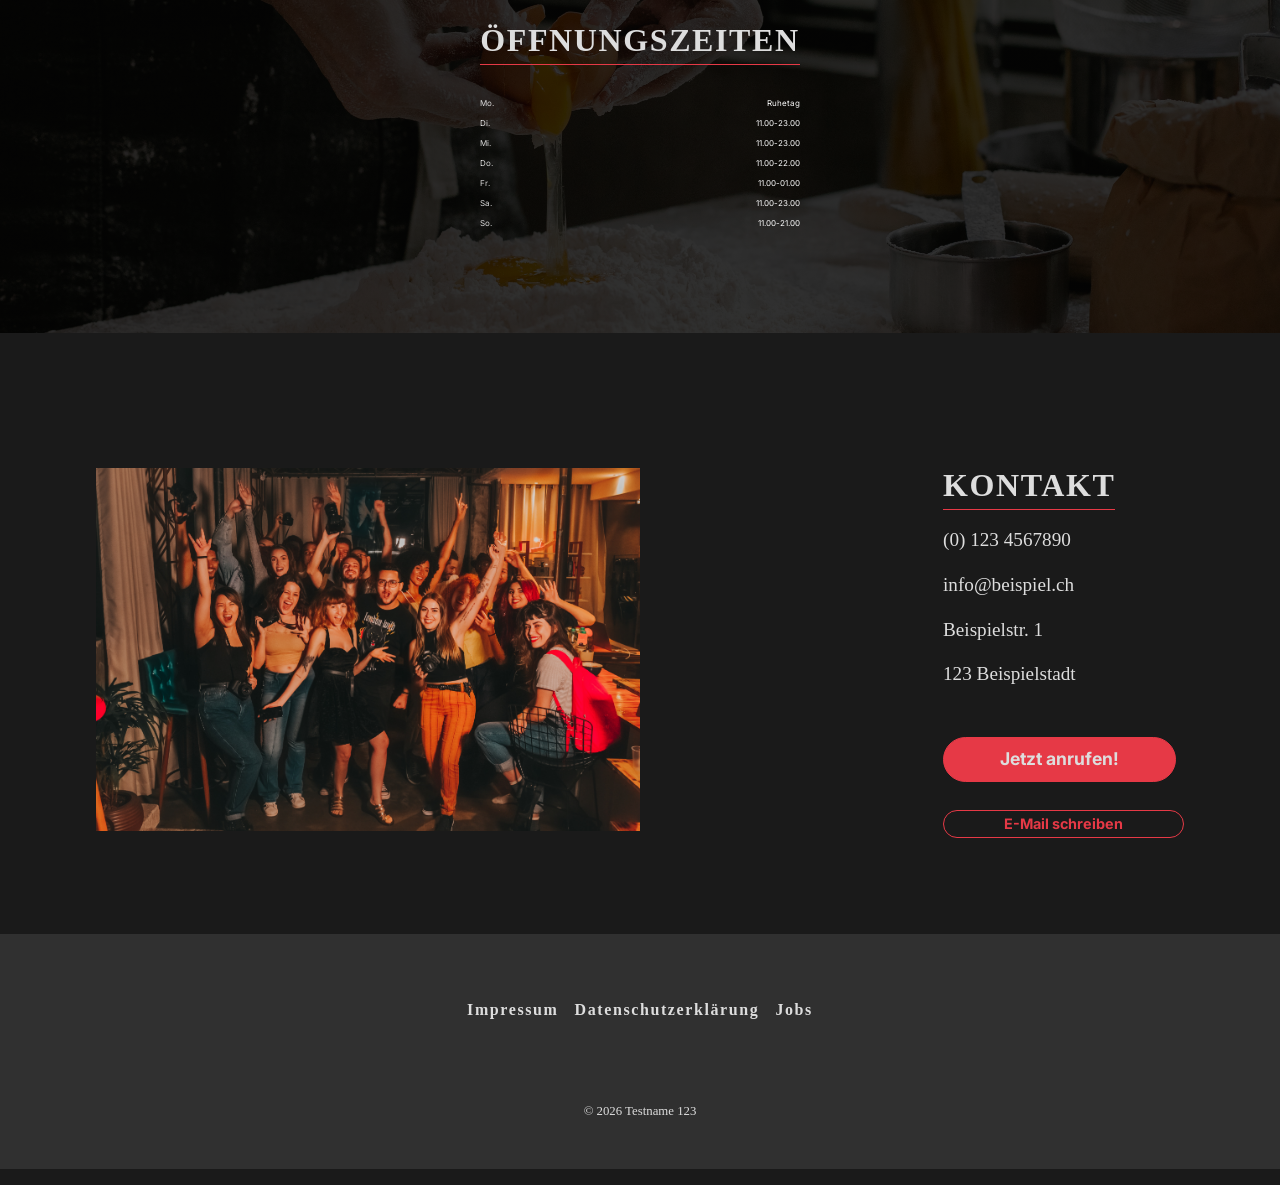
==== commit 3c77e327: "menu gemacht + footer gemacht" ====
--- a/index.html
+++ b/index.html
@@ -11,7 +11,7 @@
       <div class="hero-wrapper">
         <section class="nav">
           <a href="#about" class="nav-items">Über Uns</a>
-          <a href="#" class="nav-items">Speise <wbr /> karte</a>
+          <a href="menu.html" class="nav-items">Speise <wbr /> karte</a>
           <a href="#info" class="nav-items">Öffnungs<wbr />zeiten</a>
         </section>
 
@@ -126,7 +126,7 @@
         <a href="#" class="footer-item">Datenschutzerklärung</a>
         <a href="#" class="footer-item">Jobs</a>
       </div>
-      <p class="footer-copyright">&copy; 2023 Testname 123</p>
+      <p class="footer-copyright">&copy; 2026 Testname 123</p>
     </footer>
   </body>
 </html>
--- a/Pizzeria.css
+++ b/Pizzeria.css
@@ -120,7 +120,8 @@
   line-height: 1.2rem;
 }
 
-.nav-items {
+.nav-items,
+.footer-item {
   color: var(--text-color);
   text-decoration: none;
   font-weight: bold;
@@ -129,7 +130,8 @@
   letter-spacing: 0.1rem;
 }
 
-.nav-items:hover {
+.nav-items:hover,
+.footer-item:hover {
   color: var(--secondary-color);
 }
 
@@ -172,6 +174,11 @@
   display: flex;
   flex-direction: column;
   gap: 0.5rem;
+}
+
+.about-action {
+  display: inline-block;
+  margin-top: 2rem;
 }
 
 .info-wrapper {
@@ -239,14 +246,51 @@
   width: 100%;
 }
 
+.footer {
+  display: flex;
+  flex-direction: column;
+  justify-content: center;
+  align-items: center;
+  gap: 1rem;
+  margin-top: 2rem;
+  padding: 2rem 1rem;
+  font-size: 0.8rem;
+  text-align: center;
+  background-color: #303030;
+}
+
+.footer-links {
+  display: flex;
+  flex-direction: row;
+  justify-content: center;
+  align-items: center;
+  gap: 1rem;
+}
+
+.footer-copyright {
+  margin-top: 1rem;
+  color: var(--text-color);
+}
+
 @media only screen and (min-width: 600px) {
   .title {
     font-size: 4rem;
     line-height: 4rem;
   }
 
-  .nav {
+  .nav,
+  .footer-links {
     height: 2rem;
+  }
+
+  .footer {
+    margin-top: 4rem;
+    padding: 3rem 0;
+    gap: 3rem;
+  }
+
+  .footer-links {
+    flex-direction: row;
   }
 
   .subtitle {
@@ -278,8 +322,13 @@
     font-size: 5.5rem;
     line-height: 6rem;
   }
-  .nav {
+  .nav,
+  .footer-links {
     height: 3.5rem;
+  }
+
+  .footer {
+    margin-top: 6rem;
   }
 
   .heading {
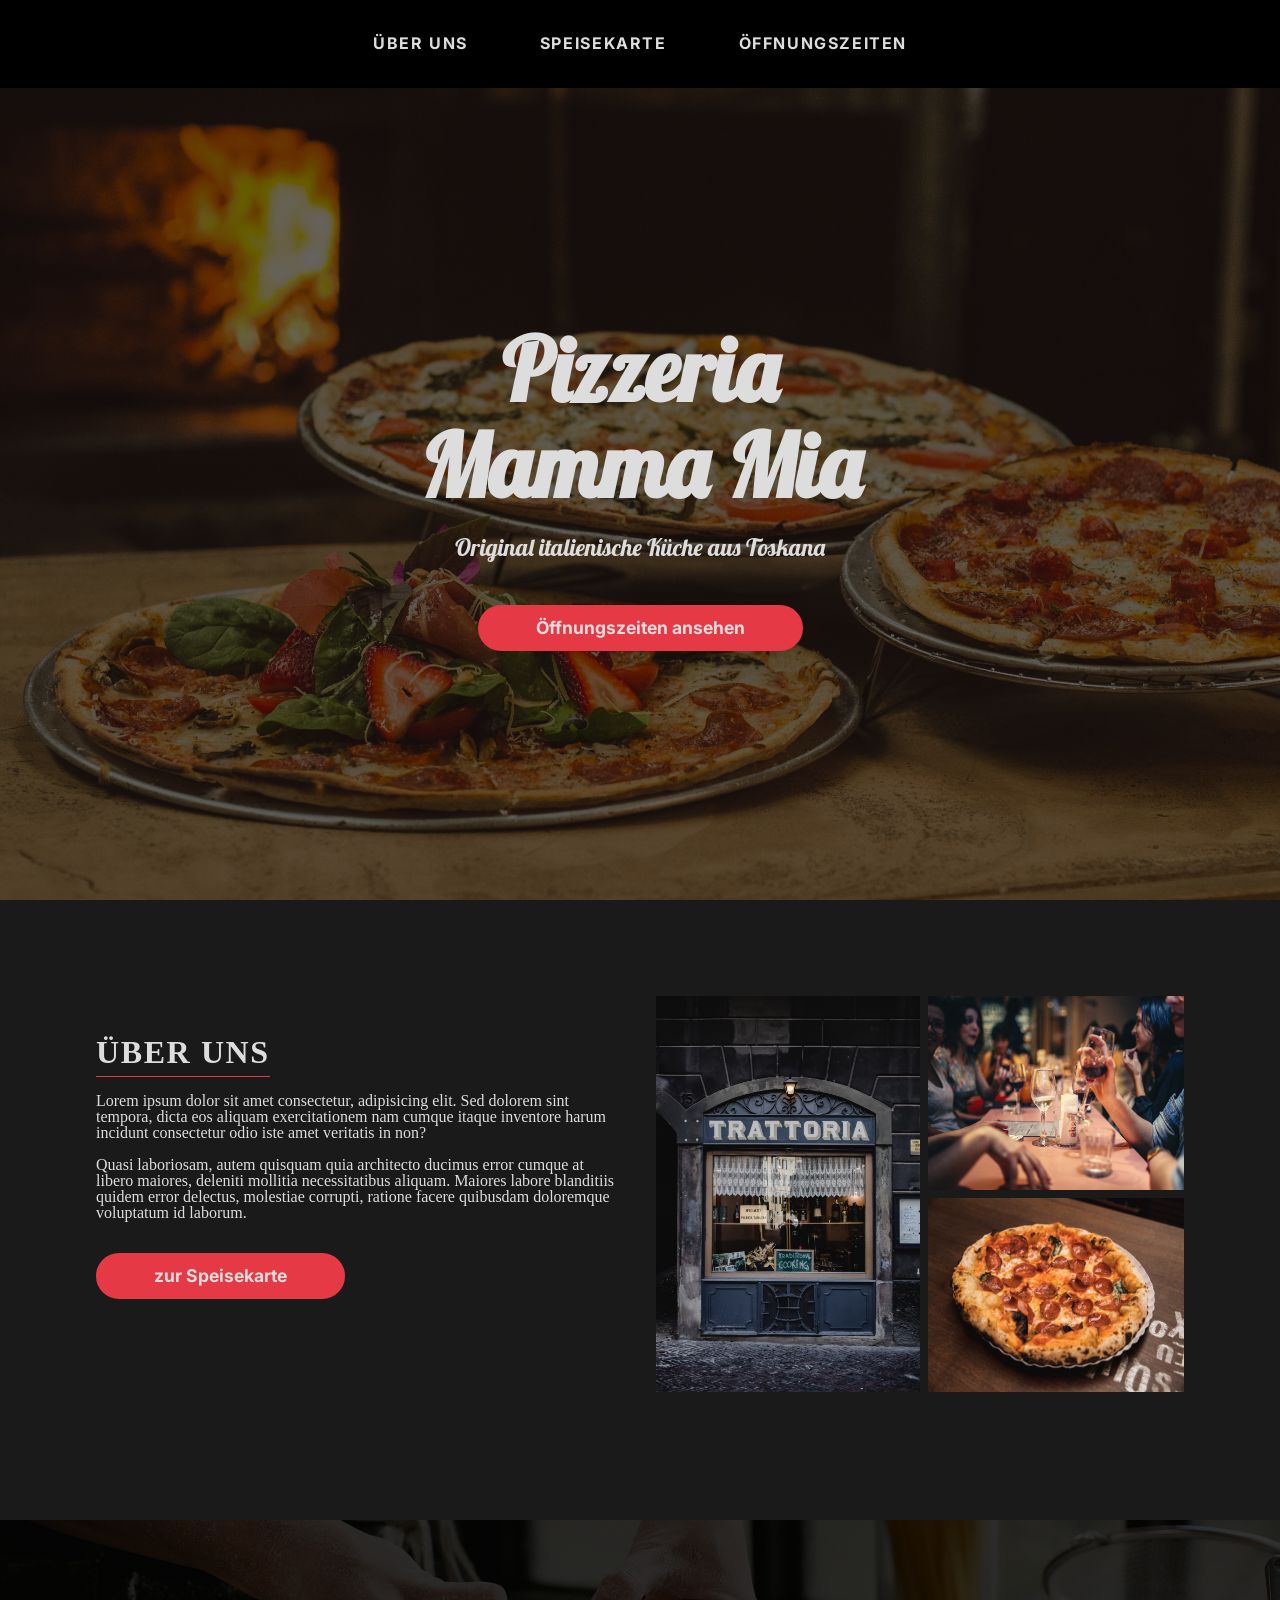
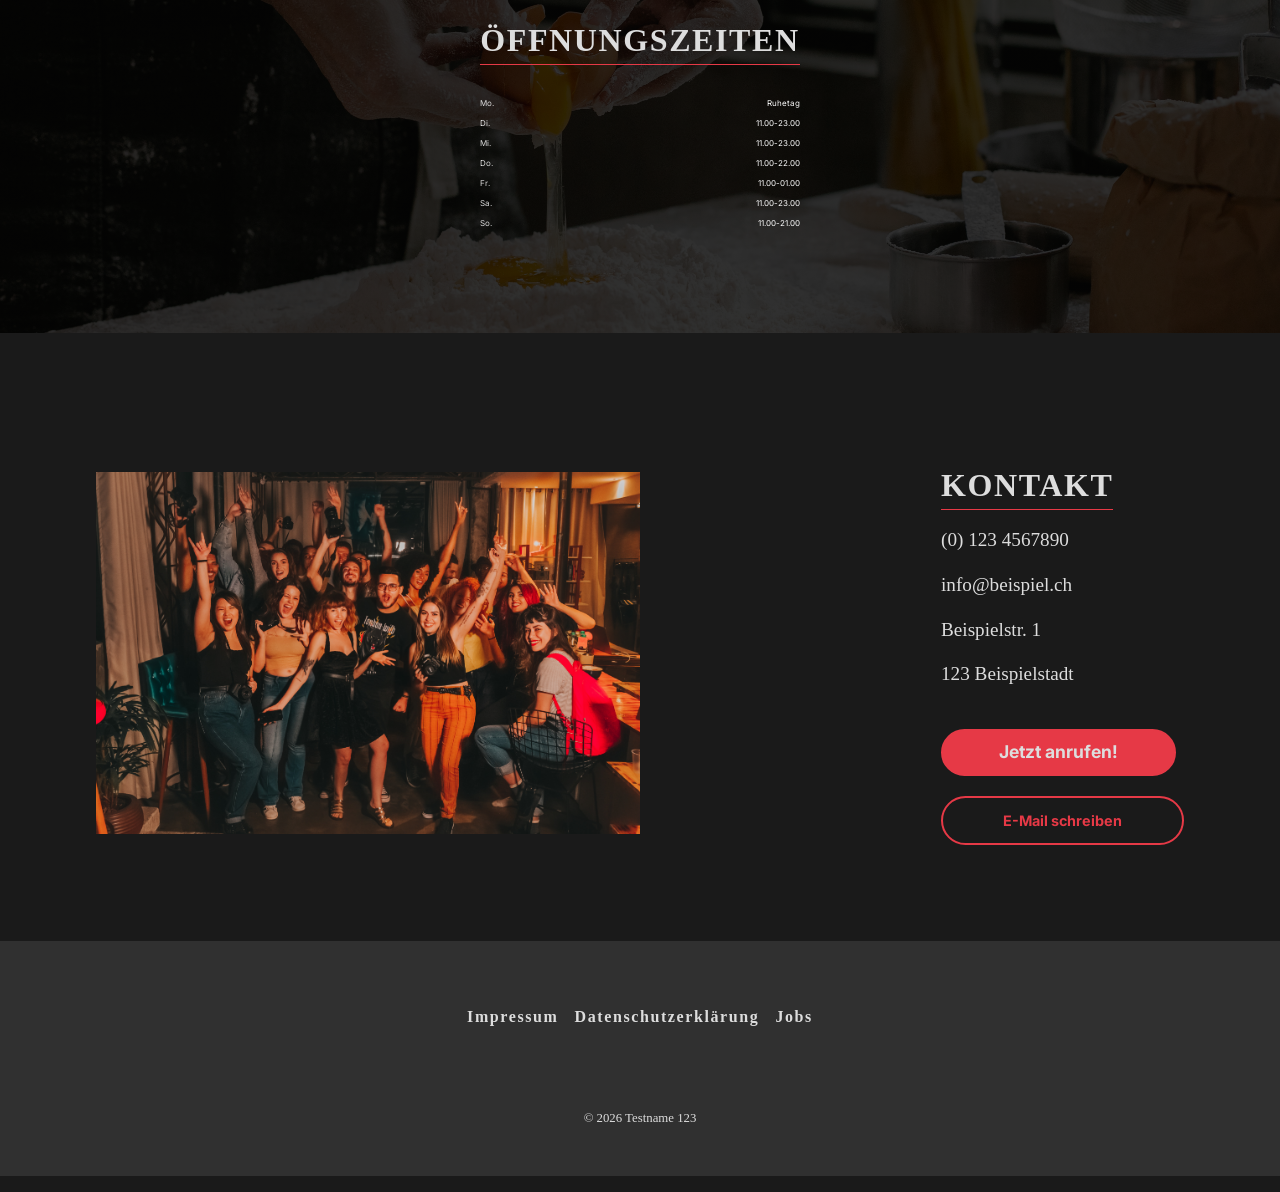
==== commit 23c078ce: "menu und pizzeria webste fertig" ====
--- a/index.html
+++ b/index.html
@@ -11,7 +11,7 @@
       <div class="hero-wrapper">
         <section class="nav">
           <a href="#about" class="nav-items">Über Uns</a>
-          <a href="menu.html" class="nav-items">Speise <wbr /> karte</a>
+          <a href="menu.html" class="nav-items">Speise<wbr />karte</a>
           <a href="#info" class="nav-items">Öffnungs<wbr />zeiten</a>
         </section>
 
@@ -21,7 +21,7 @@
             Mamma Mia
           </h1>
           <p class="subtitle">Original italienische Küche aus Toskana</p>
-          <a href="#" class="hero-action btn">Öffnungszeiten ansehen</a>
+          <a href="#info" class="hero-action btn">Öffnungszeiten ansehen</a>
         </section>
       </div>
 
@@ -40,7 +40,7 @@
             Maiores labore blanditiis quidem error delectus, molestiae corrupti,
             ratione facere quibusdam doloremque voluptatum id laborum.
           </p>
-          <a href="" class="about-action btn">zur Speisekarte</a>
+          <a href="menu.html" class="about-action btn">zur Speisekarte</a>
         </div>
         <div class="about-images">
           <img
--- a/Pizzeria.css
+++ b/Pizzeria.css
@@ -4,6 +4,10 @@
 
 * {
   margin: 0;
+}
+
+html {
+  scroll-behavior: smooth;
 }
 
 :root {
@@ -58,7 +62,7 @@
   width: fit-content;
   padding: 2.5px 60px;
   background: var(--primary-color);
-  border: 1px solid var(--primary-color);
+  border: 2px solid var(--primary-color);
   border-radius: 120px;
   color: var(--text-color);
   cursor: pointer;
@@ -68,12 +72,13 @@
   font-size: 0.9rem;
   text-decoration: none;
   box-sizing: border-box;
-  margin-top: 1rem;
+  margin-top: 0.5rem;
 }
 
 .button-inverted {
   background-color: transparent;
   color: var(--primary-color);
+  padding: 0.75rem 060px;
 }
 
 .btn:hover {
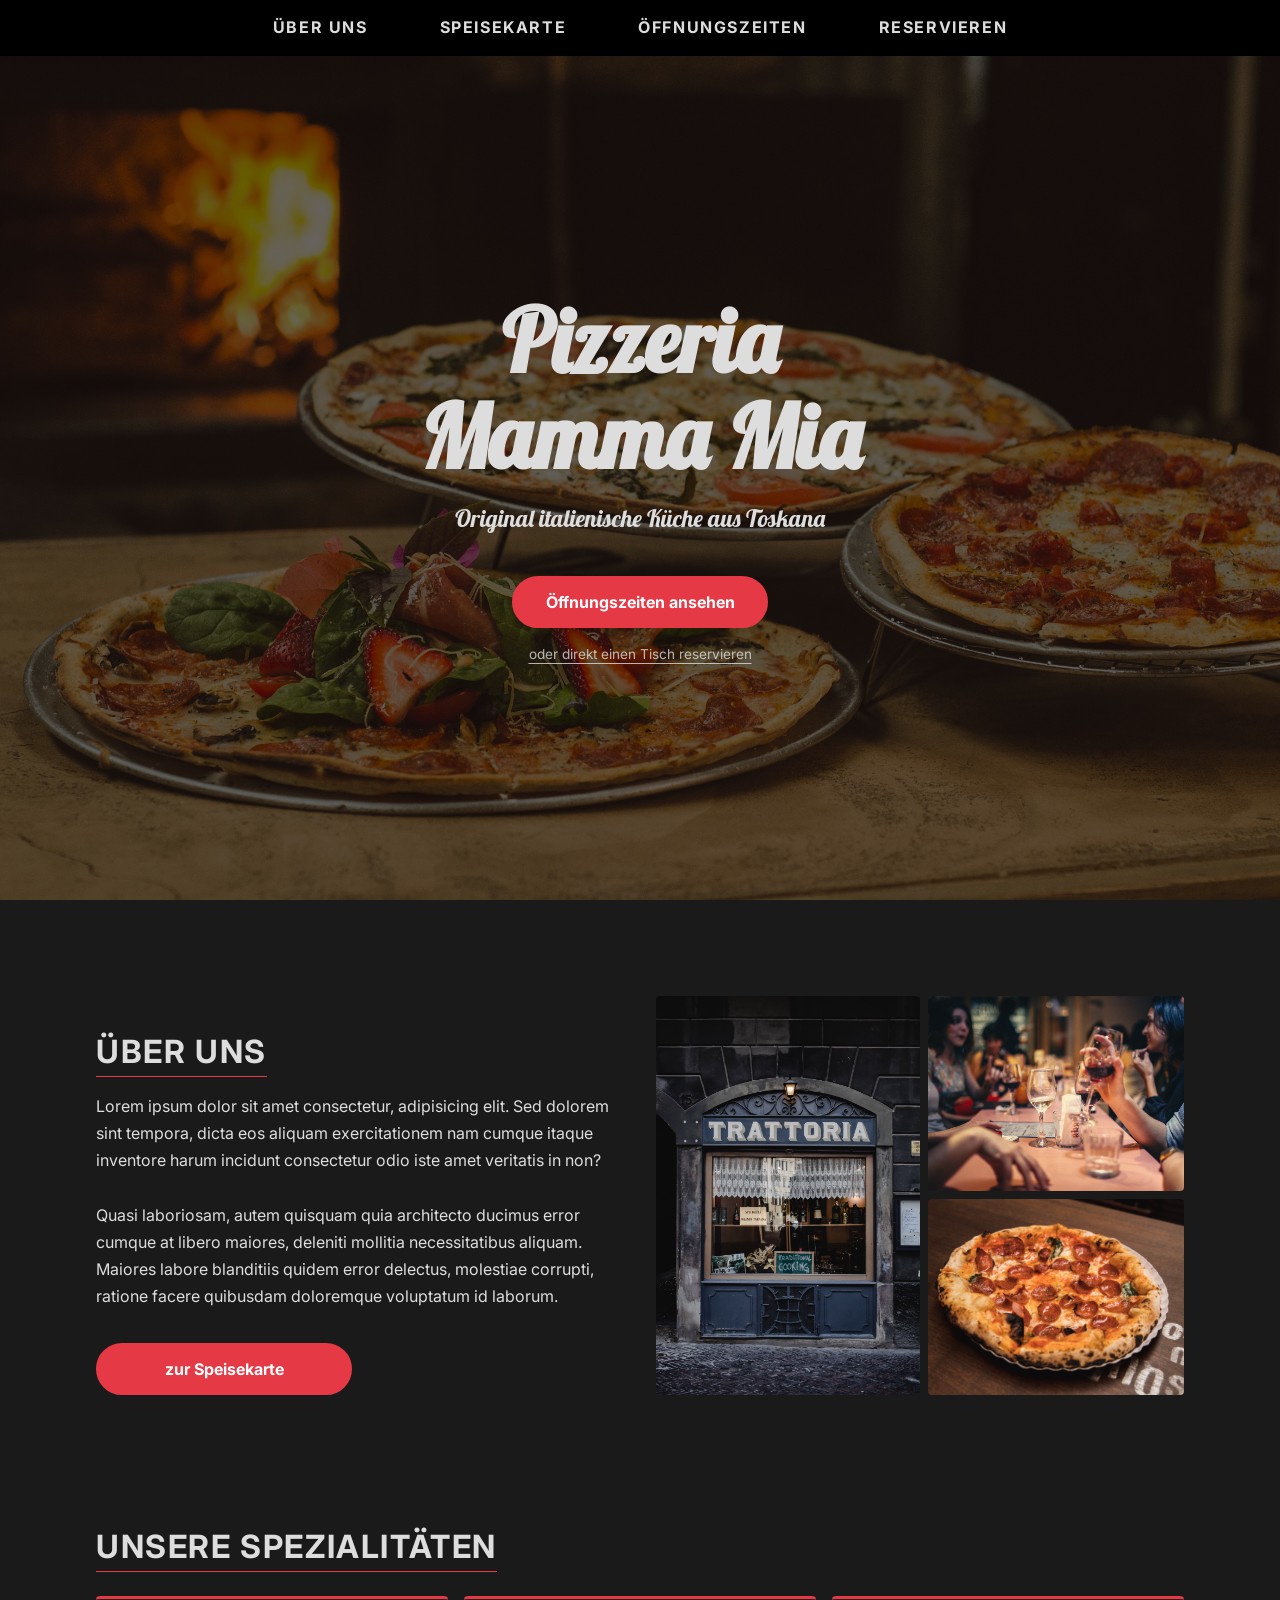
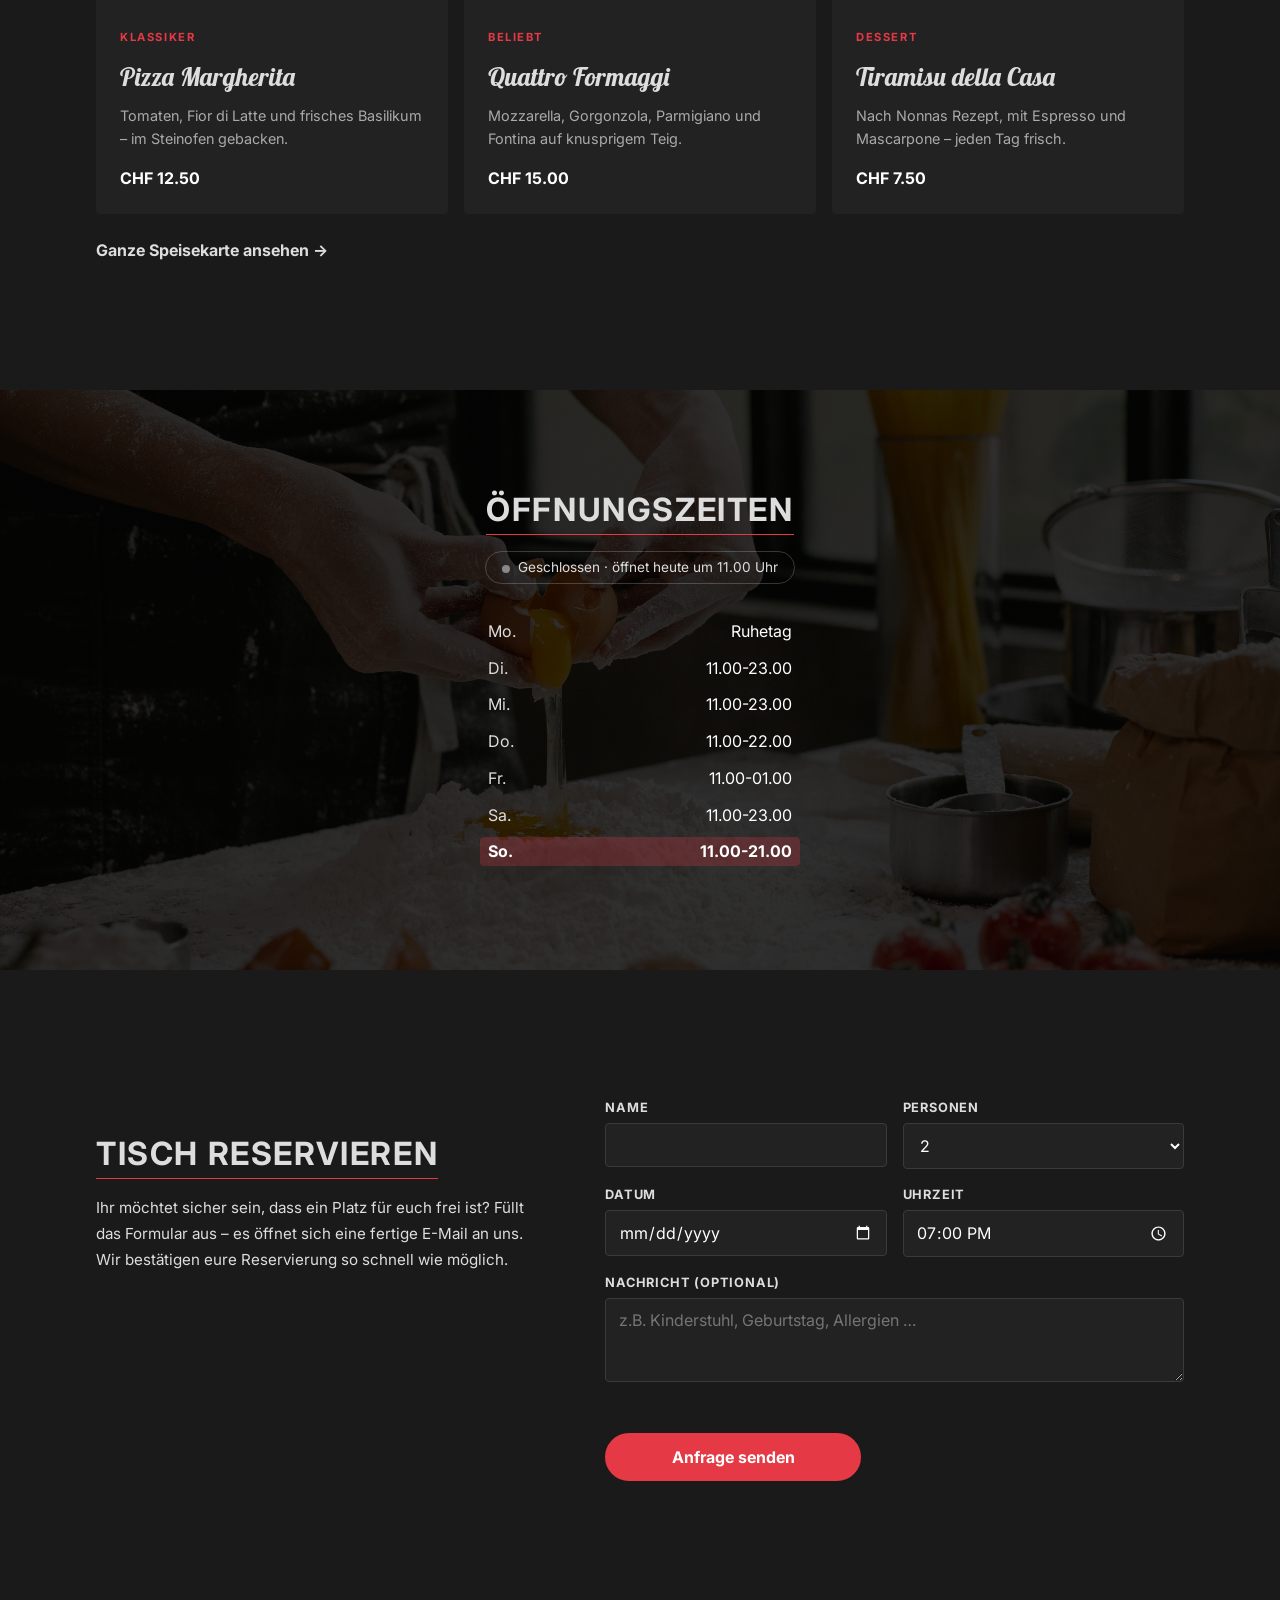
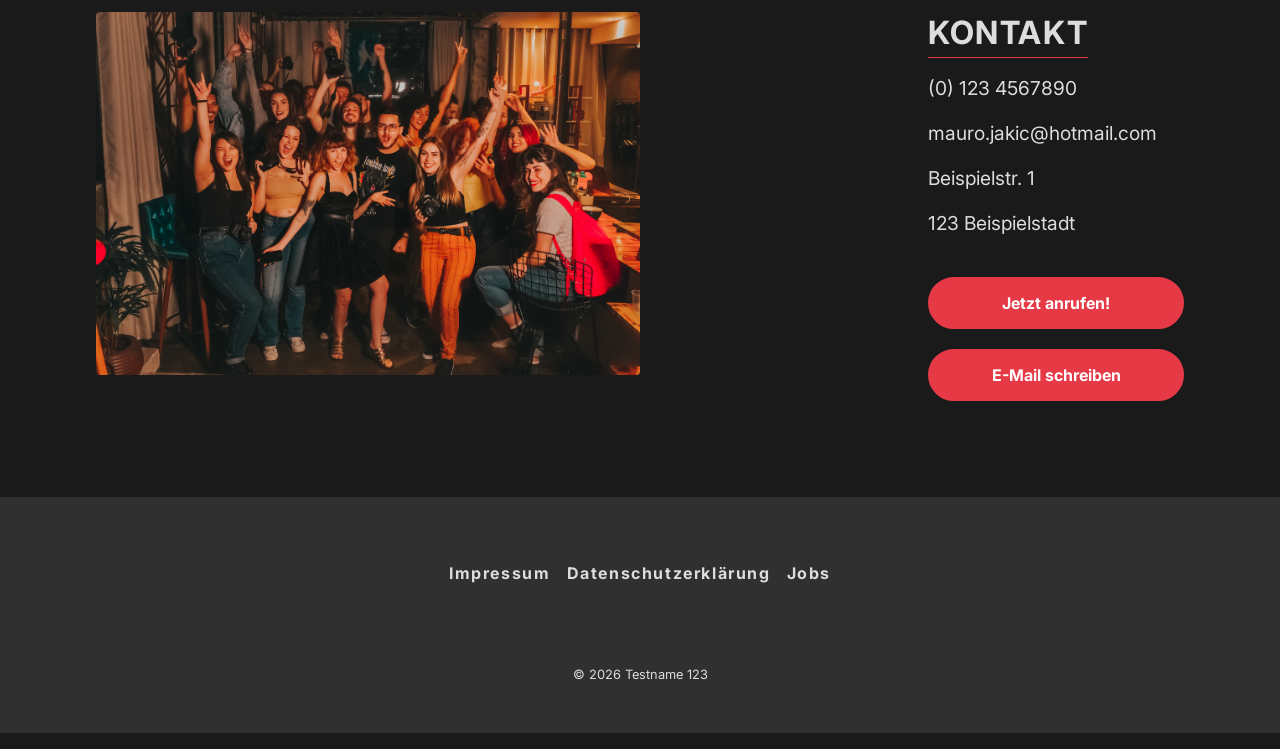
==== commit 7c4d0b68: "touch up" ====
--- a/index.html
+++ b/index.html
@@ -4,6 +4,14 @@
     <meta charset="UTF-8" />
     <meta name="viewport" content="width=device-width, initial-scale=1.0" />
     <link rel="stylesheet" href="Pizzeria.css" />
+    <meta
+      name="description"
+      content="Pizzeria Mamma Mia – original italienische Küche aus der Toskana."
+    />
+    <link
+      rel="icon"
+      href="data:image/svg+xml,<svg xmlns='http://www.w3.org/2000/svg' viewBox='0 0 100 100'><text y='.9em' font-size='90'>🍕</text></svg>"
+    />
     <title>Pizzeria Mamma Mia</title>
   </head>
   <body>
@@ -13,6 +21,7 @@
           <a href="#about" class="nav-items">Über Uns</a>
           <a href="menu.html" class="nav-items">Speise<wbr />karte</a>
           <a href="#info" class="nav-items">Öffnungs<wbr />zeiten</a>
+          <a href="#reservieren" class="nav-items">Reser<wbr />vieren</a>
         </section>
 
         <section class="hero">
@@ -22,6 +31,7 @@
           </h1>
           <p class="subtitle">Original italienische Küche aus Toskana</p>
           <a href="#info" class="hero-action btn">Öffnungszeiten ansehen</a>
+          <a href="#reservieren" class="hero-link">oder direkt einen Tisch reservieren</a>
         </section>
       </div>
 
@@ -62,40 +72,118 @@
           </div>
         </div>
       </section>
+      <section id="spezialitaeten" class="specials container">
+        <h2 class="heading">Unsere Spezialitäten</h2>
+        <div class="specials-grid">
+          <article class="special">
+            <span class="special-tag">Klassiker</span>
+            <h3 class="special-name">Pizza Margherita</h3>
+            <p class="special-text">
+              Tomaten, Fior di Latte und frisches Basilikum – im Steinofen
+              gebacken.
+            </p>
+            <p class="special-price">CHF 12.50</p>
+          </article>
+          <article class="special">
+            <span class="special-tag">Beliebt</span>
+            <h3 class="special-name">Quattro Formaggi</h3>
+            <p class="special-text">
+              Mozzarella, Gorgonzola, Parmigiano und Fontina auf knusprigem
+              Teig.
+            </p>
+            <p class="special-price">CHF 15.00</p>
+          </article>
+          <article class="special">
+            <span class="special-tag">Dessert</span>
+            <h3 class="special-name">Tiramisu della Casa</h3>
+            <p class="special-text">
+              Nach Nonnas Rezept, mit Espresso und Mascarpone – jeden Tag
+              frisch.
+            </p>
+            <p class="special-price">CHF 7.50</p>
+          </article>
+        </div>
+        <a href="menu.html" class="specials-link">Ganze Speisekarte ansehen &rarr;</a>
+      </section>
+
       <section id="info" class="info-wrapper">
         <div class="info container">
           <h2 class="heading">Öffnungszeiten</h2>
+          <p class="open-status" aria-live="polite"></p>
           <div class="hours">
-            <p class="hours-entry">
+            <p class="hours-entry" data-day="1">
               <span class="days">Mo.</span> <span class="time">Ruhetag</span>
             </p>
-            <p class="hours-entry">
+            <p class="hours-entry" data-day="2">
               <span class="days">Di.</span>
               <span class="time">11.00-23.00</span>
             </p>
-            <p class="hours-entry">
+            <p class="hours-entry" data-day="3">
               <span class="days">Mi.</span>
               <span class="time">11.00-23.00</span>
             </p>
-            <p class="hours-entry">
+            <p class="hours-entry" data-day="4">
               <span class="days">Do.</span>
               <span class="time">11.00-22.00</span>
             </p>
-            <p class="hours-entry">
+            <p class="hours-entry" data-day="5">
               <span class="days">Fr.</span>
               <span class="time">11.00-01.00</span>
             </p>
-            <p class="hours-entry">
+            <p class="hours-entry" data-day="6">
               <span class="days">Sa.</span>
               <span class="time">11.00-23.00</span>
             </p>
-            <p class="hours-entry">
+            <p class="hours-entry" data-day="0">
               <span class="days">So.</span>
               <span class="time">11.00-21.00</span>
             </p>
           </div>
         </div>
       </section>
+      <section id="reservieren" class="reservation container">
+        <div class="reservation-intro">
+          <h2 class="heading">Tisch reservieren</h2>
+          <p class="reservation-text">
+            Ihr möchtet sicher sein, dass ein Platz für euch frei ist? Füllt
+            das Formular aus – es öffnet sich eine fertige E-Mail an uns. Wir
+            bestätigen eure Reservierung so schnell wie möglich.
+          </p>
+        </div>
+        <form class="reservation-form">
+          <label class="field">
+            <span>Name</span>
+            <input type="text" name="name" required autocomplete="name" />
+          </label>
+          <label class="field">
+            <span>Personen</span>
+            <select name="personen">
+              <option>1</option>
+              <option selected>2</option>
+              <option>3</option>
+              <option>4</option>
+              <option>5</option>
+              <option>6</option>
+              <option>7+</option>
+            </select>
+          </label>
+          <label class="field">
+            <span>Datum</span>
+            <input type="date" name="datum" required />
+          </label>
+          <label class="field">
+            <span>Uhrzeit</span>
+            <input type="time" name="zeit" min="11:00" max="22:30" step="900" value="19:00" required />
+          </label>
+          <label class="field field-wide">
+            <span>Nachricht (optional)</span>
+            <textarea name="nachricht" rows="3" placeholder="z.B. Kinderstuhl, Geburtstag, Allergien …"></textarea>
+          </label>
+          <p class="form-hint" aria-live="polite"></p>
+          <button type="submit" class="btn">Anfrage senden</button>
+        </form>
+      </section>
+
       <section class="contact container">
         <div class="contact-content">
           <img
@@ -106,14 +194,12 @@
           <div class="contact-details">
             <h2 class="heading">Kontakt</h2>
             <p class="contact-detail">(0) 123 4567890</p>
-            <p class="contact-detail">info@beispiel.ch</p>
+            <p class="contact-detail">mauro.jakic@hotmail.com</p>
             <p class="contact-detail">Beispielstr. 1</p>
             <p class="contact-detail">123 Beispielstadt</p>
             <div class="contact-actions">
               <a href="tel:078 237 61 91" class="btn">Jetzt anrufen!</a>
-              <a href="mailto:mauro.jakic@icloud.com" class="button-inverted"
-                >E-Mail schreiben</a
-              >
+              <a href="mailto:mauro.jakic@hotmail.com" class="btn">E-Mail schreiben</a>
             </div>
           </div>
         </div>
@@ -126,7 +212,15 @@
         <a href="#" class="footer-item">Datenschutzerklärung</a>
         <a href="#" class="footer-item">Jobs</a>
       </div>
-      <p class="footer-copyright">&copy; 2026 Testname 123</p>
+      <p class="footer-copyright">&copy; <span class="year">2026</span> Testname 123</p>
     </footer>
+
+    <a href="#" class="to-top" aria-label="Nach oben">
+      <svg xmlns="http://www.w3.org/2000/svg" viewBox="0 0 24 24" fill="none" stroke="currentColor" stroke-width="2" stroke-linecap="round" stroke-linejoin="round">
+        <path d="m6 15 6-6 6 6" />
+      </svg>
+    </a>
+
+    <script src="script.js"></script>
   </body>
 </html>
--- a/Pizzeria.css
+++ b/Pizzeria.css
@@ -4,6 +4,7 @@
 
 * {
   margin: 0;
+  box-sizing: border-box;
 }
 
 html {
@@ -57,39 +58,34 @@
   margin-bottom: 1rem;
 }
 
+/* Alle Knöpfe: gleiche Farbe, gleiche Breite */
 .btn,
 .button-inverted {
-  width: fit-content;
-  padding: 2.5px 60px;
+  display: inline-block;
+  width: 16rem;
+  max-width: 100%;
+  padding: 0.75rem 1.5rem;
   background: var(--primary-color);
   border: 2px solid var(--primary-color);
   border-radius: 120px;
-  color: var(--text-color);
+  color: #fff;
   cursor: pointer;
   font-weight: bold;
-  transition: all 0.3s ease-in-out;
   font-family: "Inter", sans-serif;
-  font-size: 0.9rem;
+  font-size: 1rem;
+  text-align: center;
   text-decoration: none;
   box-sizing: border-box;
   margin-top: 0.5rem;
-}
-
-.button-inverted {
-  background-color: transparent;
-  color: var(--primary-color);
-  padding: 0.75rem 060px;
-}
-
-.btn:hover {
-  background: transparent;
-  color: var(--secondary-color);
+  transition: all 0.3s ease-in-out;
+}
+
+.btn:hover,
+.button-inverted:hover {
+  background: var(--secondary-color);
   border-color: var(--secondary-color);
-}
-
-.button-inverted:hover {
-  background-color: var(--secondary-color);
-  color: #fff;
+  transform: translateY(-2px);
+  box-shadow: 0 6px 18px rgba(230, 57, 70, 0.35);
 }
 
 .title {
@@ -103,6 +99,8 @@
 }
 
 body {
+  font-family: "Inter", sans-serif;
+  -webkit-font-smoothing: antialiased;
   line-height: 1.5;
   margin: 0 0 1rem 0;
   background-color: #1a1a1a;
@@ -116,7 +114,7 @@
   justify-content: center;
   align-items: center;
   gap: 4.5rem;
-  padding: 1rem 0;
+  padding: 1rem 0rem;
   z-index: 10;
   background-color: black;
   font-family: "inter", sans-serif;
@@ -155,7 +153,7 @@
 }
 
 .about-text {
-  line-height: 1rem;
+  line-height: 1.7;
   font-size: 0.9rem;
   color: var(--text-color);
 }
@@ -169,6 +167,8 @@
 .about-image {
   width: 100%;
   height: 100%;
+  object-fit: cover;
+  border-radius: 4px;
 }
 
 .about-image-large {
@@ -249,6 +249,8 @@
 
 .contact-image {
   width: 100%;
+  margin-bottom: 1.5rem;
+  border-radius: 4px;
 }
 
 .footer {
@@ -277,7 +279,276 @@
   color: var(--text-color);
 }
 
+/* ---------- Ergänzungen ---------- */
+
+.hero-link {
+  font-family: "Inter", sans-serif;
+  font-size: 0.85rem;
+  color: var(--text-color);
+  opacity: 0.8;
+  text-decoration: underline;
+  text-underline-offset: 4px;
+  transition: all 0.3s ease-in-out;
+}
+
+.hero-link:hover {
+  opacity: 1;
+  color: var(--primary-color);
+}
+
+/* Spezialitäten */
+.specials {
+  margin-top: 4rem;
+}
+
+.specials-grid {
+  display: grid;
+  gap: 1rem;
+  margin-top: 1.5rem;
+}
+
+.special {
+  position: relative;
+  padding: 1.5rem;
+  background-color: #222;
+  border-top: 3px solid var(--primary-color);
+  border-radius: 4px;
+  transition: all 0.3s ease-in-out;
+}
+
+.special:hover {
+  transform: translateY(-4px);
+  background-color: #262626;
+}
+
+.special-tag {
+  display: inline-block;
+  margin-bottom: 0.75rem;
+  font-size: 0.7rem;
+  font-weight: bold;
+  text-transform: uppercase;
+  letter-spacing: 0.1rem;
+  color: var(--primary-color);
+}
+
+.special-name {
+  font-family: "Lobster", sans-serif;
+  font-weight: normal;
+  font-size: 1.6rem;
+  color: var(--text-color);
+}
+
+.special-text {
+  margin-top: 0.5rem;
+  font-size: 0.9rem;
+  line-height: 1.6;
+  color: #aaa;
+}
+
+.special-price {
+  margin-top: 1rem;
+  font-weight: bold;
+  color: #fff;
+}
+
+.specials-link {
+  display: inline-block;
+  margin-top: 1.5rem;
+  color: var(--text-color);
+  font-weight: bold;
+  text-decoration: none;
+  transition: all 0.3s ease-in-out;
+}
+
+.specials-link:hover {
+  color: var(--primary-color);
+}
+
+/* Geöffnet-Anzeige */
+.open-status {
+  margin: 1rem auto 0;
+  width: fit-content;
+  padding: 0.35rem 1rem;
+  border: 1px solid rgba(255, 255, 255, 0.2);
+  border-radius: 120px;
+  font-size: 0.85rem;
+  color: var(--text-color);
+}
+
+.open-status:empty {
+  display: none;
+}
+
+.dot {
+  display: inline-block;
+  width: 8px;
+  height: 8px;
+  margin-right: 0.5rem;
+  border-radius: 50%;
+  background-color: #888;
+  vertical-align: middle;
+}
+
+.dot-open {
+  background-color: #4caf50;
+  box-shadow: 0 0 0 3px rgba(76, 175, 80, 0.25);
+}
+
+.hours-entry {
+  padding: 0.15rem 0.5rem;
+  border-radius: 4px;
+}
+
+.hours-entry.is-today {
+  background-color: rgba(230, 57, 70, 0.25);
+}
+
+.hours-entry.is-today .days,
+.hours-entry.is-today .time {
+  color: #fff;
+  font-weight: bold;
+}
+
+/* Reservierung */
+.reservation {
+  display: grid;
+  gap: 1.5rem;
+  margin-bottom: 4rem;
+}
+
+.reservation-text {
+  font-size: 0.95rem;
+  line-height: 1.7;
+  color: var(--text-color);
+}
+
+.reservation-form {
+  display: grid;
+  grid-template-columns: 1fr 1fr;
+  gap: 1rem;
+}
+
+.field {
+  display: flex;
+  flex-direction: column;
+  gap: 0.35rem;
+  font-size: 0.8rem;
+  font-weight: bold;
+  text-transform: uppercase;
+  letter-spacing: 0.05rem;
+  color: var(--text-color);
+}
+
+.field-wide {
+  grid-column: 1 / -1;
+}
+
+.field input,
+.field select,
+.field textarea {
+  width: 100%;
+  padding: 0.7rem 0.8rem;
+  background-color: #222;
+  border: 1px solid #3a3a3a;
+  border-radius: 4px;
+  color: #fff;
+  font-family: "Inter", sans-serif;
+  font-size: 1rem;
+  font-weight: normal;
+  text-transform: none;
+  letter-spacing: normal;
+  color-scheme: dark;
+  transition: border-color 0.3s ease-in-out;
+}
+
+.field textarea {
+  resize: vertical;
+}
+
+.field input:focus,
+.field select:focus,
+.field textarea:focus {
+  outline: none;
+  border-color: var(--primary-color);
+}
+
+.form-hint {
+  grid-column: 1 / -1;
+  min-height: 1.2rem;
+  font-size: 0.85rem;
+  color: #8bc34a;
+}
+
+.form-hint.is-error {
+  color: #ff8a8a;
+}
+
+.reservation-form .btn {
+  grid-column: 1 / -1;
+  margin-top: 0;
+}
+
+/* Nach oben */
+.to-top {
+  position: fixed;
+  right: 1.25rem;
+  bottom: 1.25rem;
+  z-index: 20;
+  display: grid;
+  place-items: center;
+  width: 2.75rem;
+  height: 2.75rem;
+  border-radius: 50%;
+  background-color: var(--primary-color);
+  color: #fff;
+  box-shadow: 0 4px 14px rgba(0, 0, 0, 0.4);
+  opacity: 0;
+  pointer-events: none;
+  transform: translateY(10px);
+  transition: all 0.3s ease-in-out;
+}
+
+.to-top svg {
+  width: 1.25rem;
+  height: 1.25rem;
+}
+
+.to-top.is-visible {
+  opacity: 1;
+  pointer-events: auto;
+  transform: translateY(0);
+}
+
+.to-top:hover {
+  background-color: var(--secondary-color);
+}
+
+@media only screen and (max-width: 500px) {
+  .nav {
+    justify-content: space-between;
+    padding: 1.5rem;
+    gap: 1rem;
+  }
+
+  .nav-items {
+    font-size: 0.8rem;
+    letter-spacing: 0.05rem;
+  }
+
+  .reservation-form {
+    grid-template-columns: 1fr;
+  }
+
+  .nav-items {
+    margin: 0;
+  }
+}
+
 @media only screen and (min-width: 600px) {
+  .specials-grid {
+    grid-template-columns: repeat(3, 1fr);
+  }
+
   .title {
     font-size: 4rem;
     line-height: 4rem;
@@ -301,11 +572,6 @@
   .subtitle {
     font-size: 1.5rem;
   }
-  .btn {
-    padding: 0.5rem 3.5rem;
-    border-radius: 30;
-    font-size: 1.1rem;
-  }
 
   .about-text {
     font-size: 1rem;
@@ -345,6 +611,16 @@
     margin-top: 6rem;
   }
 
+  .specials {
+    margin-top: 6rem;
+  }
+
+  .reservation {
+    grid-template-columns: 1fr 1.3fr;
+    gap: 4rem;
+    margin-bottom: 8rem;
+  }
+
   .info-wrapper {
     margin: 8rem 0;
     padding: 6rem 0;
@@ -356,7 +632,7 @@
 
   .hours-entry {
     width: 20rem;
-    font-size: 0.5rem;
+    font-size: 1rem;
     margin-bottom: 0.5rem;
   }
 
